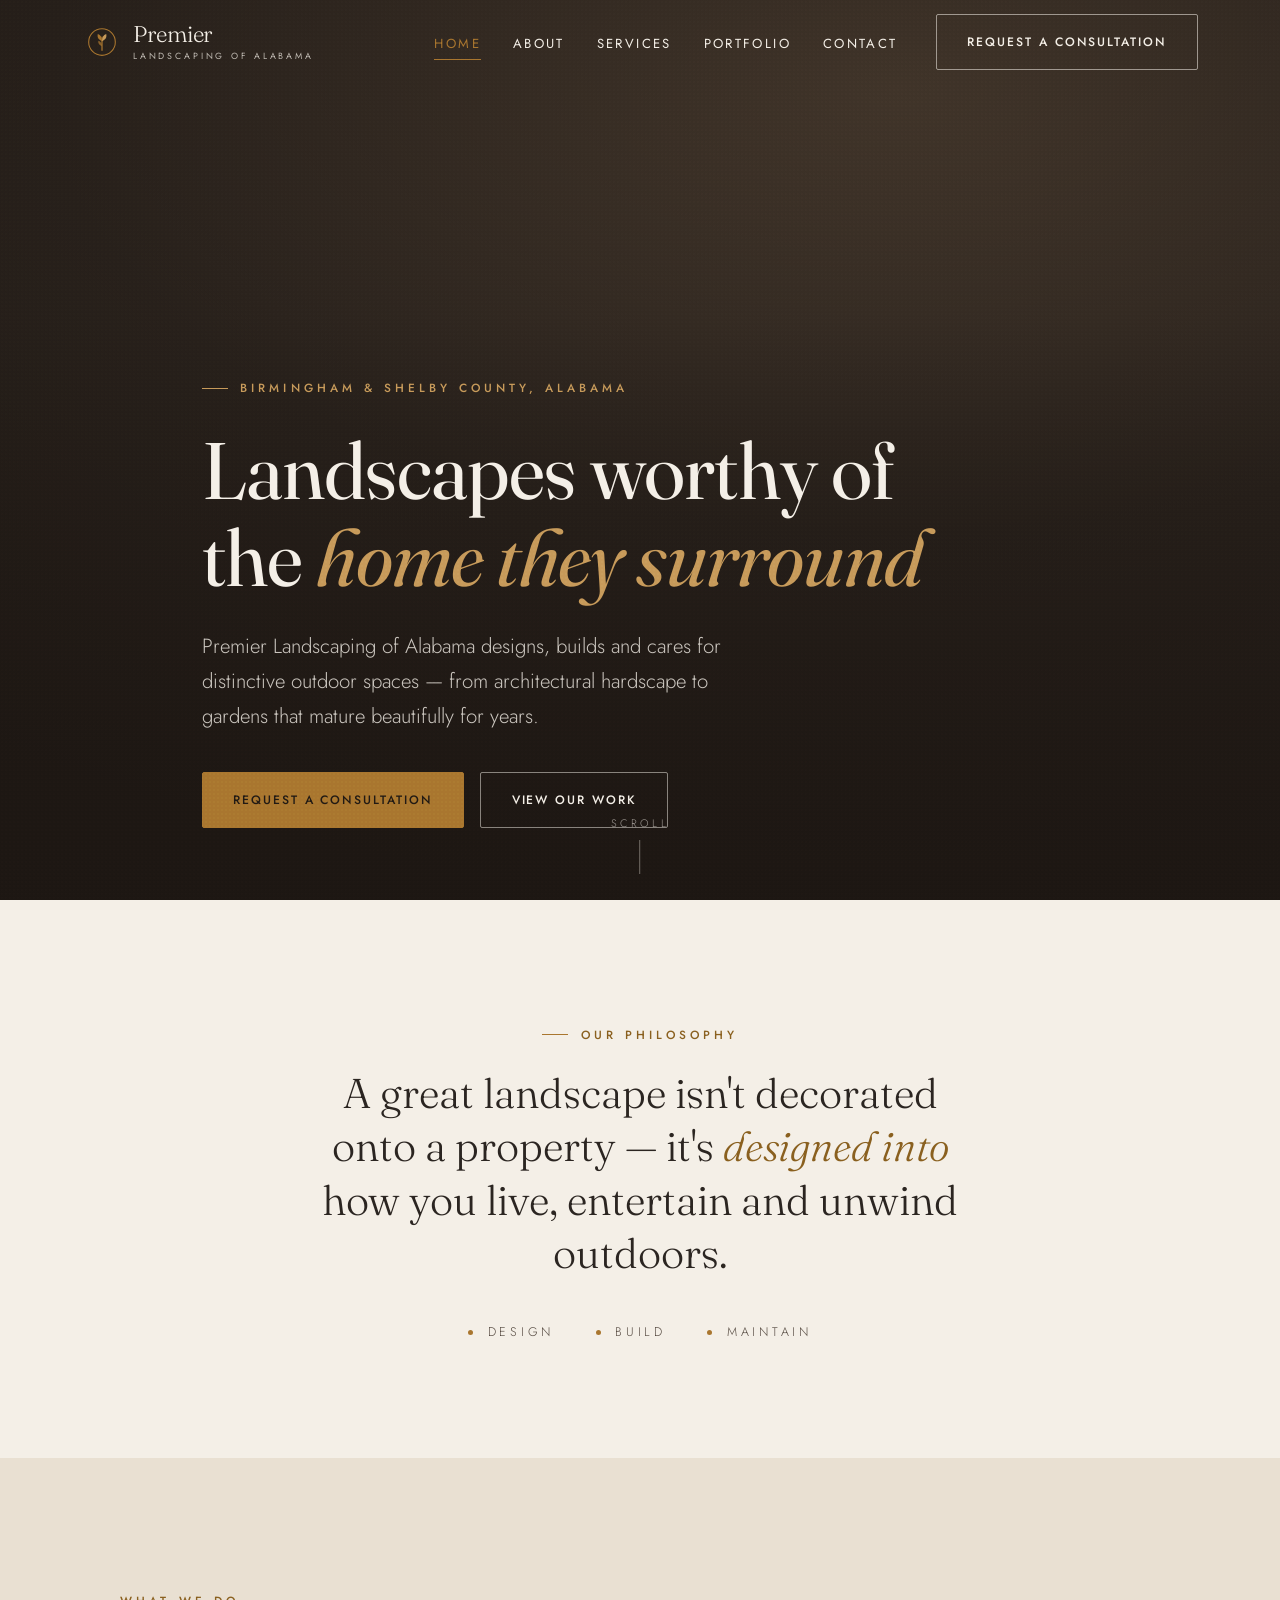
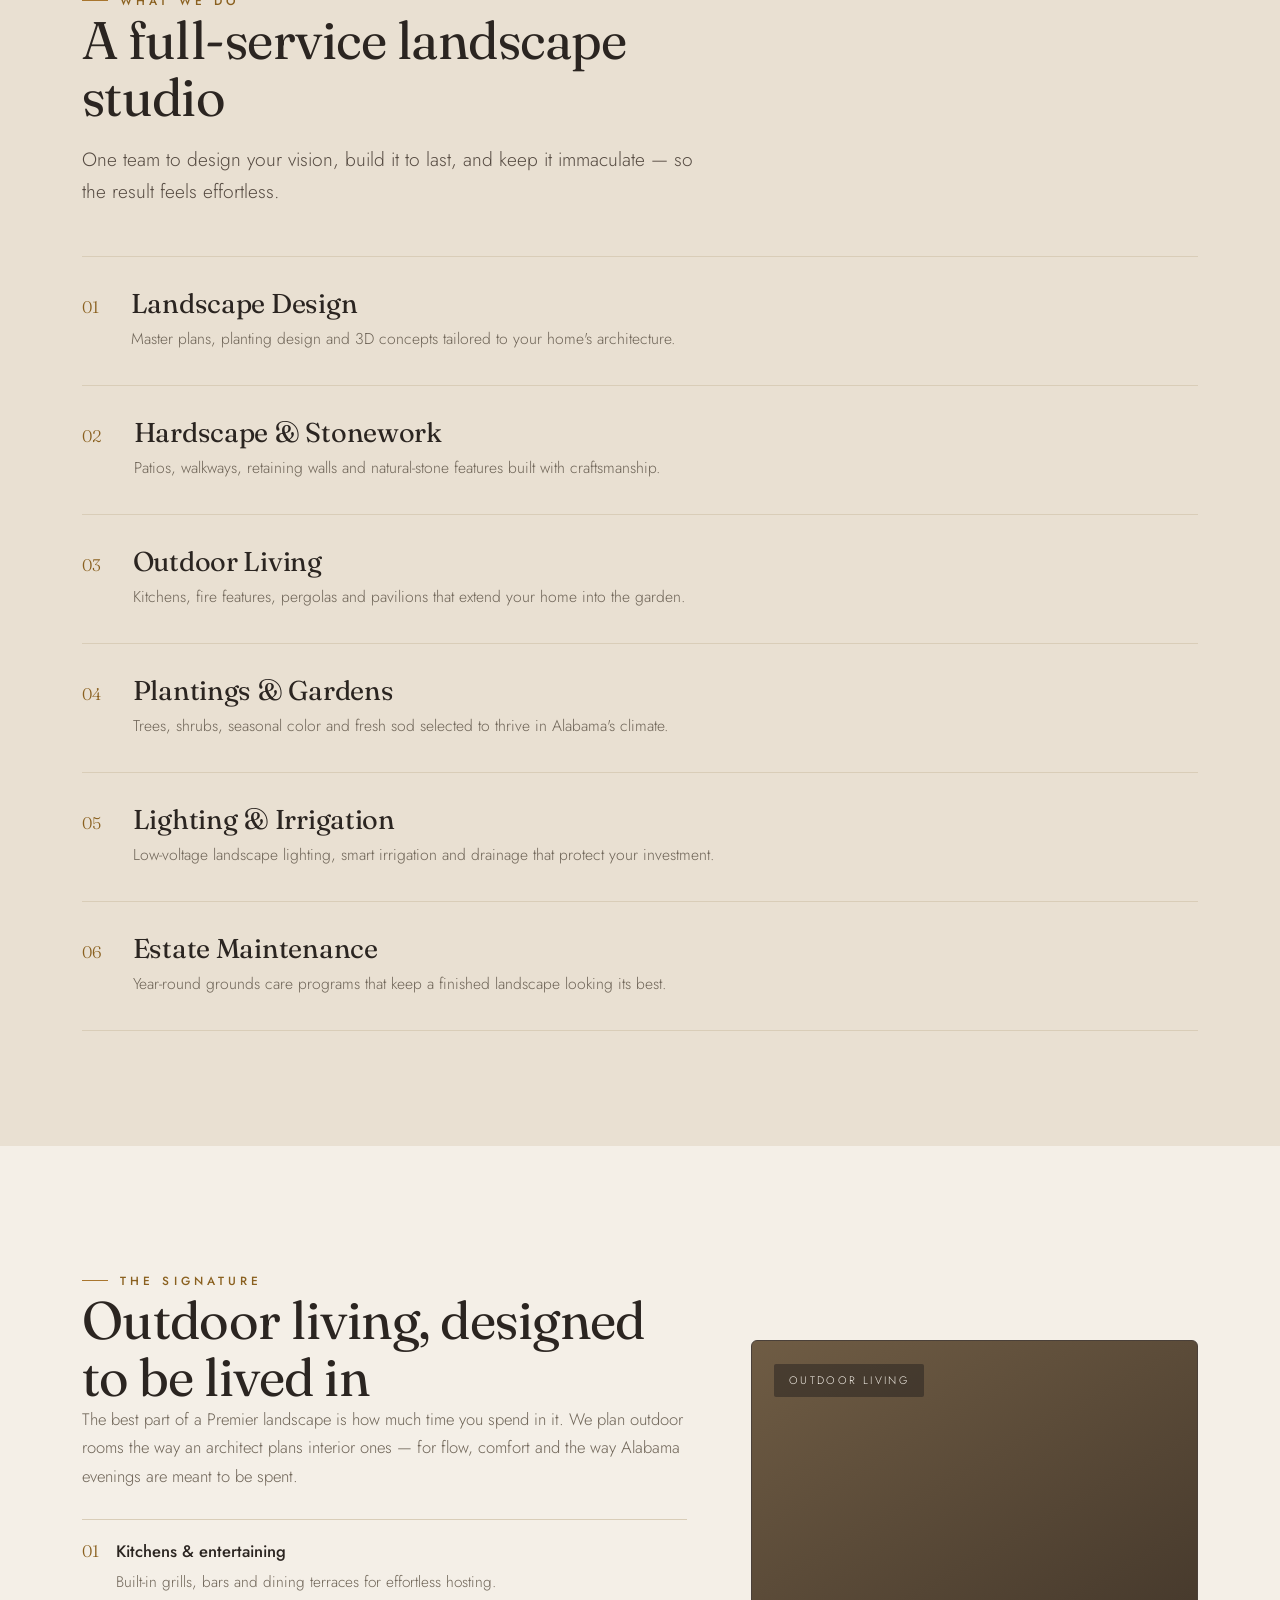
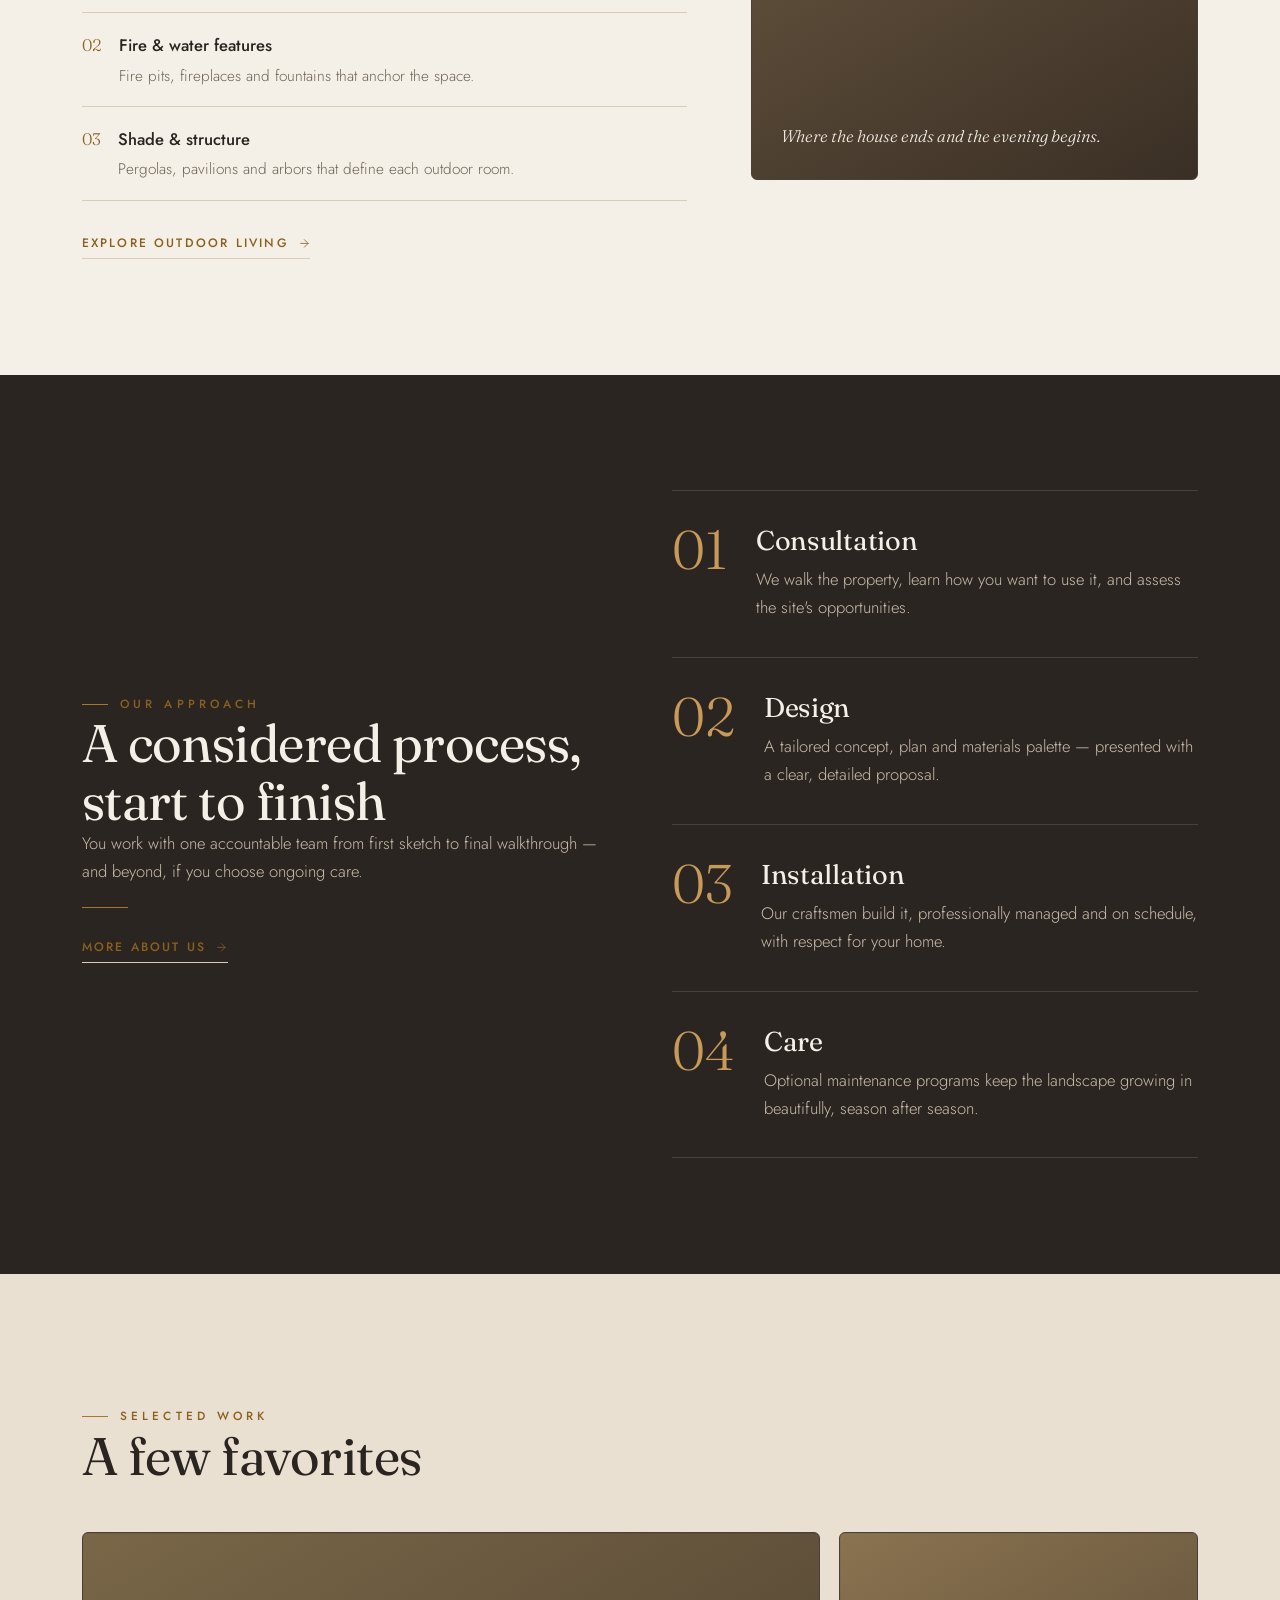
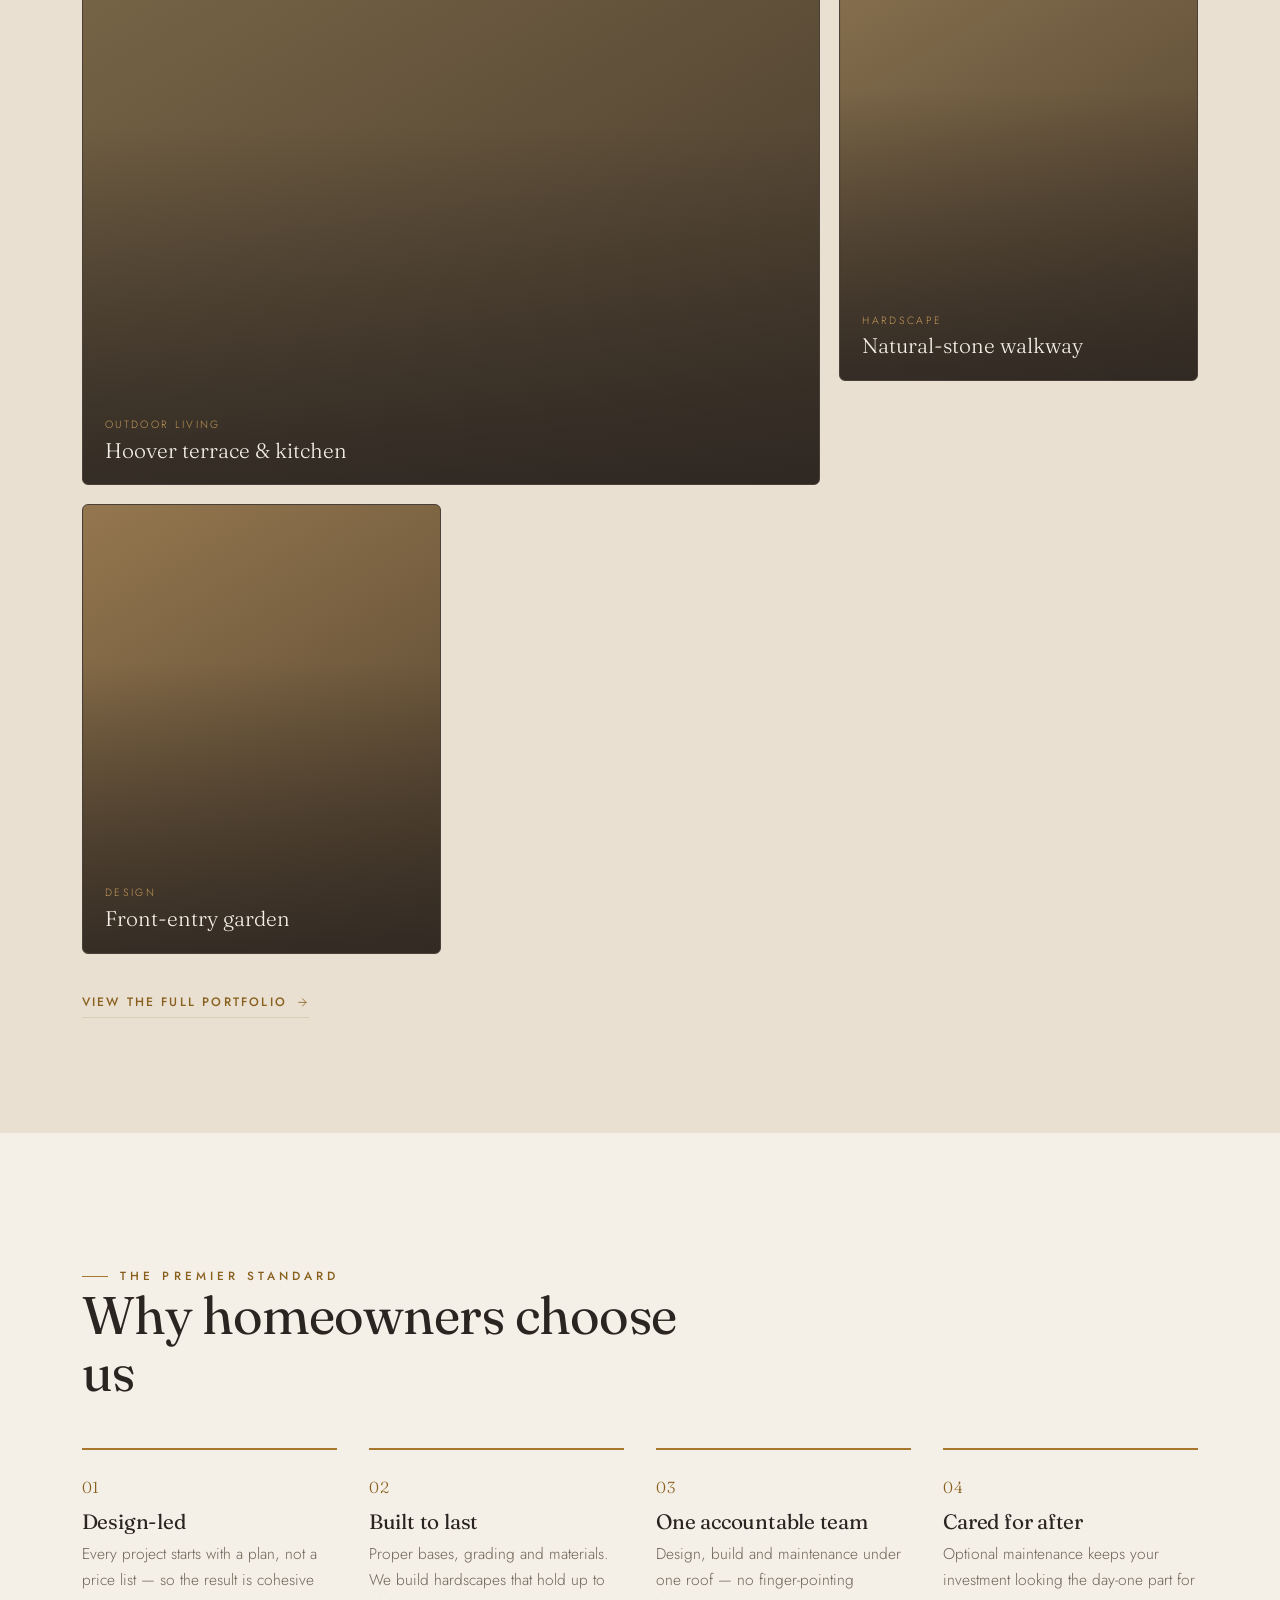
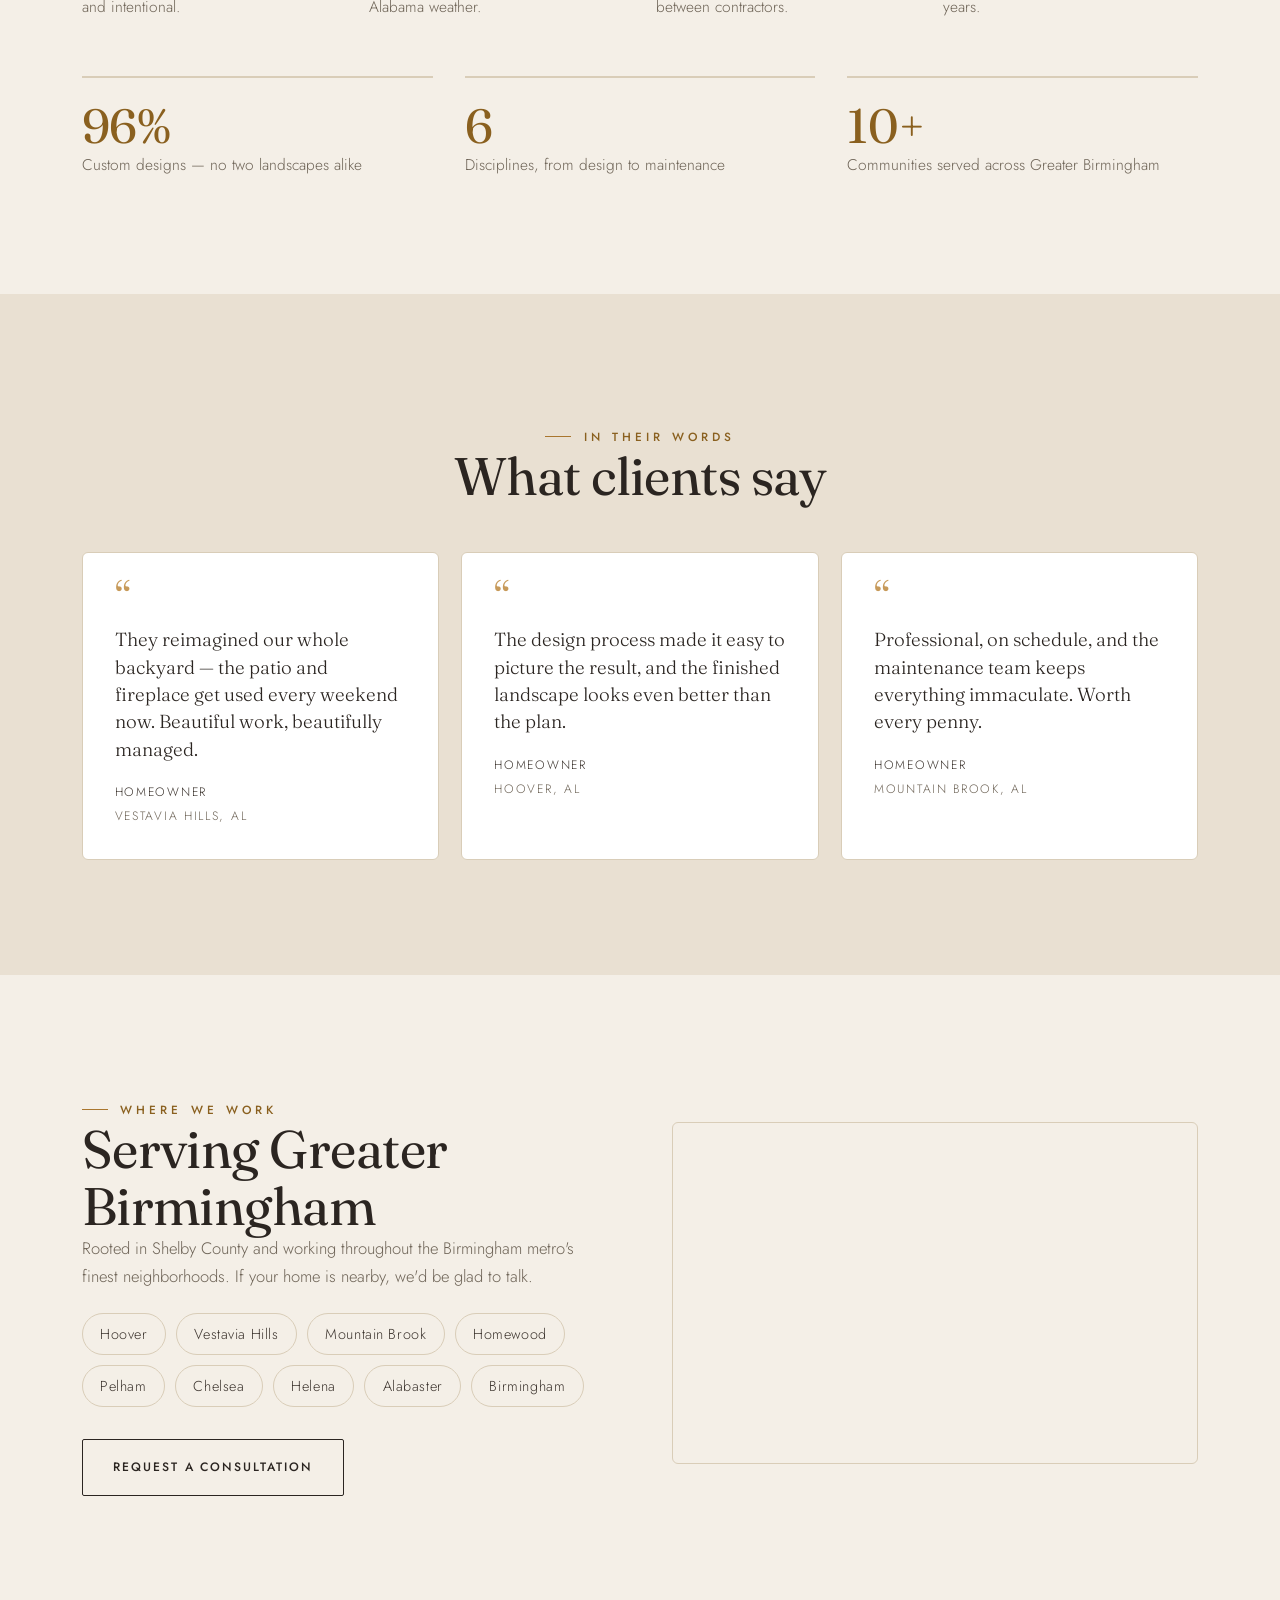
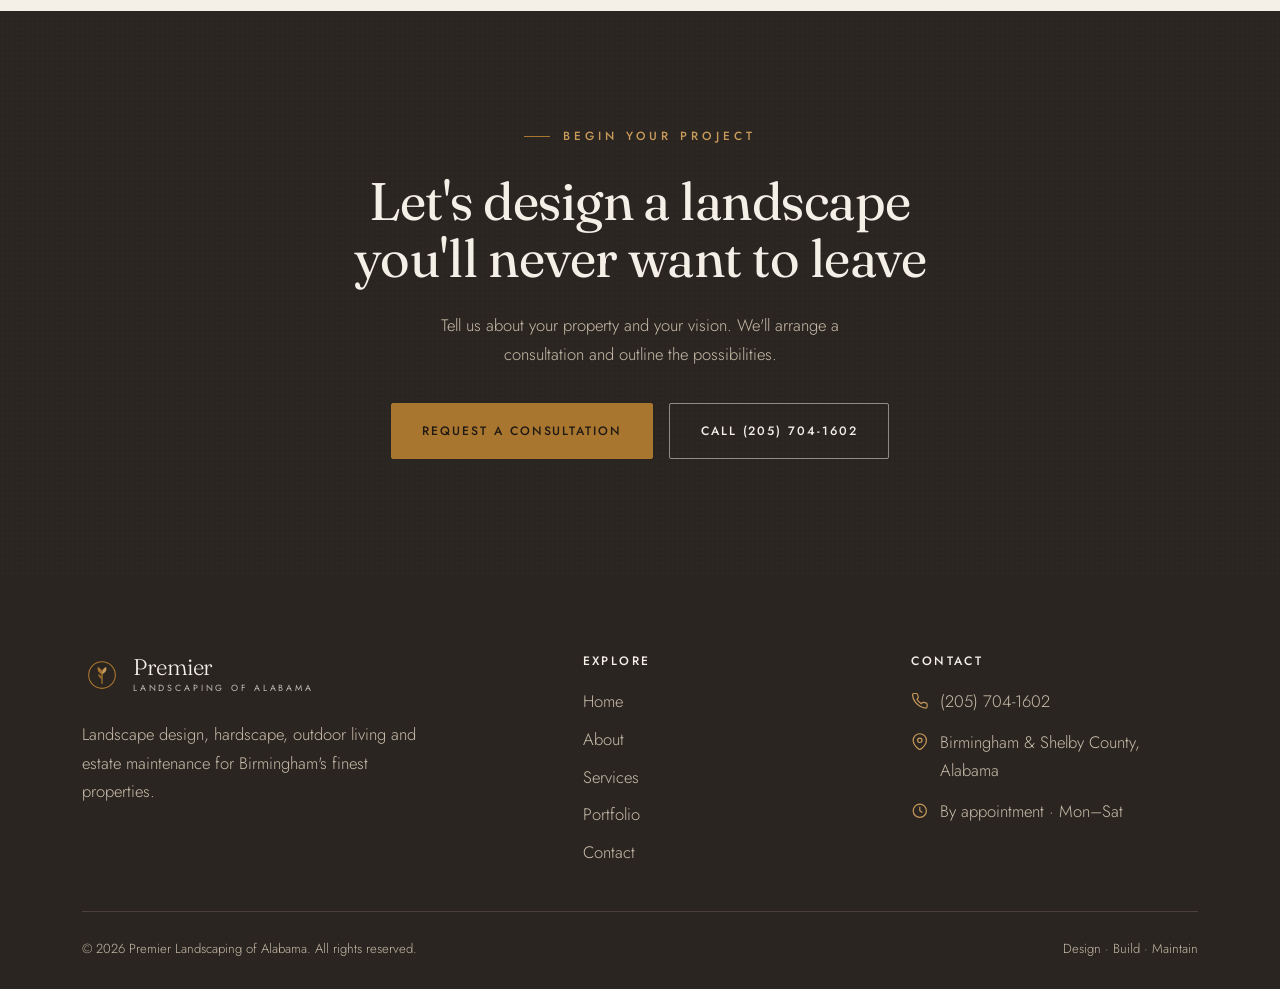
==== index.html @ 5729b9bc "Initial commit: Premier Landscaping of Alabama website Co-Authored-By: Claude Opus 4.8 <noreply@anth" ====
<!DOCTYPE html>
<html lang="en" class="no-js">
<head>
  <meta charset="UTF-8" />
  <meta name="viewport" content="width=device-width, initial-scale=1.0" />
  <title>Premier Landscaping of Alabama | Landscape Design &amp; Outdoor Living — Birmingham</title>
  <meta name="description" content="Premier Landscaping of Alabama designs, builds and maintains distinctive landscapes and outdoor living spaces across Birmingham and Shelby County. Request a consultation: (205) 704-1602." />
  <meta name="theme-color" content="#2b2521" />
  <link rel="canonical" href="https://premierlandscapingofalabama.example/" />

  <meta property="og:title" content="Premier Landscaping of Alabama — Landscape Design & Outdoor Living" />
  <meta property="og:description" content="Distinctive landscape design, hardscape and outdoor living for Birmingham's finest properties." />
  <meta property="og:type" content="website" />
  <meta property="og:locale" content="en_US" />

  <link rel="icon" href="assets/icons/favicon.svg" type="image/svg+xml" />
  <link rel="preconnect" href="https://fonts.googleapis.com" />
  <link rel="preconnect" href="https://fonts.gstatic.com" crossorigin />
  <link href="https://fonts.googleapis.com/css2?family=Fraunces:opsz,wght@9..144,400..600&family=Jost:wght@300;400;500&display=swap" rel="stylesheet" />
  <link rel="stylesheet" href="css/style.css" />

  <script type="application/ld+json">
  {
    "@context": "https://schema.org",
    "@type": "LandscapingBusiness",
    "name": "Premier Landscaping of Alabama",
    "telephone": "+1-205-704-1602",
    "address": { "@type": "PostalAddress", "addressRegion": "AL", "addressCountry": "US" },
    "areaServed": "Birmingham & Shelby County, Alabama",
    "description": "Landscape design, hardscape, outdoor living and estate maintenance serving Birmingham and the surrounding communities."
  }
  </script>
</head>
<body>
  <a class="skip-link" href="#main">Skip to content</a>

  <!-- ===================== HEADER ===================== -->
  <header class="site-head">
    <div class="container head-row">
      <a href="index.html" class="brand" aria-label="Premier Landscaping of Alabama — home">
        <svg class="brand__mark" viewBox="0 0 48 48" aria-hidden="true">
          <circle cx="24" cy="24" r="16" fill="none" stroke="#a9762f" stroke-width="1.3"/>
          <path d="M24 34 V18" stroke="#a9762f" stroke-width="1.5" stroke-linecap="round"/>
          <path d="M24 23 C 19.5 21.5, 18 18, 19 14.5 C 22.5 15.5, 24 19, 24 23 Z" fill="#a9762f"/>
          <path d="M24 23 C 28.5 21.5, 30 18, 29 14.5 C 25.5 15.5, 24 19, 24 23 Z" fill="#c79a5a"/>
          <path d="M24 29 C 20.5 28, 19 25.5, 19.6 22.6 C 22.5 23.4, 24 26, 24 29 Z" fill="#a9762f" opacity=".75"/>
        </svg>
        <span class="brand__name">Premier<small>Landscaping of Alabama</small></span>
      </a>
      <nav class="mainnav" id="mainnav" aria-label="Primary">
        <ul class="mainnav__links">
          <li><a class="mainnav__link" href="index.html">Home</a></li>
          <li><a class="mainnav__link" href="about.html">About</a></li>
          <li><a class="mainnav__link" href="services.html">Services</a></li>
          <li><a class="mainnav__link" href="gallery.html">Portfolio</a></li>
          <li><a class="mainnav__link" href="contact.html">Contact</a></li>
        </ul>
        <a href="contact.html" class="btn head-cta">Request a Consultation</a>
      </nav>
      <button class="nav-toggle" aria-label="Toggle menu" aria-controls="mainnav" aria-expanded="false"><span></span></button>
    </div>
  </header>
  <div class="nav-scrim" aria-hidden="true"></div>

  <main id="main">

    <!-- ===================== HERO ===================== -->
    <section class="hero">
      <div class="container hero__inner">
        <p class="eyebrow hero__eyebrow reveal">Birmingham &amp; Shelby County, Alabama</p>
        <h1 class="reveal" data-delay="1">Landscapes worthy of the <em>home they surround</em></h1>
        <p class="hero__lead reveal" data-delay="2">Premier Landscaping of Alabama designs, builds and cares for distinctive outdoor spaces — from architectural hardscape to gardens that mature beautifully for years.</p>
        <div class="hero__actions reveal" data-delay="3">
          <a href="contact.html" class="btn btn--bronze">Request a Consultation</a>
          <a href="gallery.html" class="btn btn--light">View Our Work</a>
        </div>
      </div>
      <div class="hero__scroll" aria-hidden="true">Scroll<span></span></div>
    </section>

    <!-- ===================== STATEMENT ===================== -->
    <section class="section statement">
      <div class="container container--narrow reveal">
        <p class="eyebrow eyebrow--center">Our Philosophy</p>
        <p class="statement__quote">A great landscape isn't decorated onto a property — it's <em>designed into</em> how you live, entertain and unwind outdoors.</p>
        <div class="pillars">
          <span>Design</span>
          <span>Build</span>
          <span>Maintain</span>
        </div>
      </div>
    </section>

    <!-- ===================== SERVICES INDEX ===================== -->
    <section class="section section--sand" aria-labelledby="svc-h">
      <div class="container">
        <div class="section-head reveal">
          <p class="eyebrow">What We Do</p>
          <h2 id="svc-h">A full-service landscape studio</h2>
          <p class="lead">One team to design your vision, build it to last, and keep it immaculate — so the result feels effortless.</p>
        </div>

        <div class="svc-index reveal">
          <a class="svc-row" href="services.html#design">
            <span class="svc-row__no">01</span>
            <span class="svc-row__main"><h3>Landscape Design</h3><p>Master plans, planting design and 3D concepts tailored to your home's architecture.</p></span>
            <span class="svc-row__go"><svg viewBox="0 0 24 24" fill="none" stroke="currentColor" stroke-width="1.5" stroke-linecap="round" stroke-linejoin="round"><line x1="5" y1="12" x2="19" y2="12"/><polyline points="12 5 19 12 12 19"/></svg></span>
          </a>
          <a class="svc-row" href="services.html#hardscape">
            <span class="svc-row__no">02</span>
            <span class="svc-row__main"><h3>Hardscape &amp; Stonework</h3><p>Patios, walkways, retaining walls and natural-stone features built with craftsmanship.</p></span>
            <span class="svc-row__go"><svg viewBox="0 0 24 24" fill="none" stroke="currentColor" stroke-width="1.5" stroke-linecap="round" stroke-linejoin="round"><line x1="5" y1="12" x2="19" y2="12"/><polyline points="12 5 19 12 12 19"/></svg></span>
          </a>
          <a class="svc-row" href="services.html#outdoor">
            <span class="svc-row__no">03</span>
            <span class="svc-row__main"><h3>Outdoor Living</h3><p>Kitchens, fire features, pergolas and pavilions that extend your home into the garden.</p></span>
            <span class="svc-row__go"><svg viewBox="0 0 24 24" fill="none" stroke="currentColor" stroke-width="1.5" stroke-linecap="round" stroke-linejoin="round"><line x1="5" y1="12" x2="19" y2="12"/><polyline points="12 5 19 12 12 19"/></svg></span>
          </a>
          <a class="svc-row" href="services.html#plantings">
            <span class="svc-row__no">04</span>
            <span class="svc-row__main"><h3>Plantings &amp; Gardens</h3><p>Trees, shrubs, seasonal color and fresh sod selected to thrive in Alabama's climate.</p></span>
            <span class="svc-row__go"><svg viewBox="0 0 24 24" fill="none" stroke="currentColor" stroke-width="1.5" stroke-linecap="round" stroke-linejoin="round"><line x1="5" y1="12" x2="19" y2="12"/><polyline points="12 5 19 12 12 19"/></svg></span>
          </a>
          <a class="svc-row" href="services.html#lighting">
            <span class="svc-row__no">05</span>
            <span class="svc-row__main"><h3>Lighting &amp; Irrigation</h3><p>Low-voltage landscape lighting, smart irrigation and drainage that protect your investment.</p></span>
            <span class="svc-row__go"><svg viewBox="0 0 24 24" fill="none" stroke="currentColor" stroke-width="1.5" stroke-linecap="round" stroke-linejoin="round"><line x1="5" y1="12" x2="19" y2="12"/><polyline points="12 5 19 12 12 19"/></svg></span>
          </a>
          <a class="svc-row" href="services.html#maintenance">
            <span class="svc-row__no">06</span>
            <span class="svc-row__main"><h3>Estate Maintenance</h3><p>Year-round grounds care programs that keep a finished landscape looking its best.</p></span>
            <span class="svc-row__go"><svg viewBox="0 0 24 24" fill="none" stroke="currentColor" stroke-width="1.5" stroke-linecap="round" stroke-linejoin="round"><line x1="5" y1="12" x2="19" y2="12"/><polyline points="12 5 19 12 12 19"/></svg></span>
          </a>
        </div>
      </div>
    </section>

    <!-- ===================== FEATURE: OUTDOOR LIVING ===================== -->
    <section class="section">
      <div class="container split split--wide-left">
        <div class="reveal">
          <p class="eyebrow">The Signature</p>
          <h2>Outdoor living, designed to be lived in</h2>
          <p class="muted">The best part of a Premier landscape is how much time you spend in it. We plan outdoor rooms the way an architect plans interior ones — for flow, comfort and the way Alabama evenings are meant to be spent.</p>
          <ul class="feature__list">
            <li><span class="n">01</span><span><b>Kitchens &amp; entertaining</b><span class="t">Built-in grills, bars and dining terraces for effortless hosting.</span></span></li>
            <li><span class="n">02</span><span><b>Fire &amp; water features</b><span class="t">Fire pits, fireplaces and fountains that anchor the space.</span></span></li>
            <li><span class="n">03</span><span><b>Shade &amp; structure</b><span class="t">Pergolas, pavilions and arbors that define each outdoor room.</span></span></li>
          </ul>
          <a href="services.html#outdoor" class="tlink mt-2">Explore outdoor living <svg viewBox="0 0 24 24" fill="none" stroke="currentColor" stroke-width="1.5" stroke-linecap="round" stroke-linejoin="round"><line x1="5" y1="12" x2="19" y2="12"/><polyline points="12 5 19 12 12 19"/></svg></a>
        </div>
        <figure class="feature__media reveal" data-delay="1">
          <!-- Replace background with a real outdoor-living / patio photo -->
          <span class="feature__tag">Outdoor Living</span>
          <figcaption>Where the house ends and the evening begins.</figcaption>
        </figure>
      </div>
    </section>

    <!-- ===================== APPROACH ===================== -->
    <section class="section section--dark" aria-labelledby="appr-h">
      <div class="container split">
        <div class="reveal">
          <p class="eyebrow">Our Approach</p>
          <h2 id="appr-h">A considered process, start to finish</h2>
          <p class="muted">You work with one accountable team from first sketch to final walkthrough — and beyond, if you choose ongoing care.</p>
          <div class="divider"></div>
          <a href="about.html" class="tlink">More about us <svg viewBox="0 0 24 24" fill="none" stroke="currentColor" stroke-width="1.5" stroke-linecap="round" stroke-linejoin="round"><line x1="5" y1="12" x2="19" y2="12"/><polyline points="12 5 19 12 12 19"/></svg></a>
        </div>
        <div class="approach reveal" data-delay="1">
          <div class="approach__step"><span class="approach__no">01</span><div><h3>Consultation</h3><p>We walk the property, learn how you want to use it, and assess the site's opportunities.</p></div></div>
          <div class="approach__step"><span class="approach__no">02</span><div><h3>Design</h3><p>A tailored concept, plan and materials palette — presented with a clear, detailed proposal.</p></div></div>
          <div class="approach__step"><span class="approach__no">03</span><div><h3>Installation</h3><p>Our craftsmen build it, professionally managed and on schedule, with respect for your home.</p></div></div>
          <div class="approach__step"><span class="approach__no">04</span><div><h3>Care</h3><p>Optional maintenance programs keep the landscape growing in beautifully, season after season.</p></div></div>
        </div>
      </div>
    </section>

    <!-- ===================== PORTFOLIO TEASER ===================== -->
    <section class="section section--sand" aria-labelledby="work-h">
      <div class="container">
        <div class="section-head reveal">
          <p class="eyebrow">Selected Work</p>
          <h2 id="work-h">A few favorites</h2>
        </div>
        <!-- Placeholder tiles — replace each work-item's background with a real project photo -->
        <div class="work-grid reveal">
          <article class="work-item span-2 ph-1"><span class="work-item__cat">Outdoor Living</span><span class="work-item__title">Hoover terrace &amp; kitchen</span></article>
          <article class="work-item ph-3"><span class="work-item__cat">Hardscape</span><span class="work-item__title">Natural-stone walkway</span></article>
          <article class="work-item ph-5"><span class="work-item__cat">Design</span><span class="work-item__title">Front-entry garden</span></article>
        </div>
        <p class="mt-2"><a href="gallery.html" class="tlink">View the full portfolio <svg viewBox="0 0 24 24" fill="none" stroke="currentColor" stroke-width="1.5" stroke-linecap="round" stroke-linejoin="round"><line x1="5" y1="12" x2="19" y2="12"/><polyline points="12 5 19 12 12 19"/></svg></a></p>
      </div>
    </section>

    <!-- ===================== STANDARD + STATS ===================== -->
    <section class="section" aria-labelledby="std-h">
      <div class="container">
        <div class="section-head reveal">
          <p class="eyebrow">The Premier Standard</p>
          <h2 id="std-h">Why homeowners choose us</h2>
        </div>
        <div class="standard reveal">
          <div class="standard__item"><span class="standard__no">01</span><h3>Design-led</h3><p>Every project starts with a plan, not a price list — so the result is cohesive and intentional.</p></div>
          <div class="standard__item"><span class="standard__no">02</span><h3>Built to last</h3><p>Proper bases, grading and materials. We build hardscapes that hold up to Alabama weather.</p></div>
          <div class="standard__item"><span class="standard__no">03</span><h3>One accountable team</h3><p>Design, build and maintenance under one roof — no finger-pointing between contractors.</p></div>
          <div class="standard__item"><span class="standard__no">04</span><h3>Cared for after</h3><p>Optional maintenance keeps your investment looking the day-one part for years.</p></div>
        </div>

        <!-- Commitments, not track-record metrics. Update with real figures once available. -->
        <div class="standard reveal mt-2" style="margin-top:3.5rem">
          <div class="standard__item" style="border-top-color:var(--stone-line)"><span class="serif" style="font-size:clamp(2.2rem,5vw,3rem);color:var(--bronze-dark)"><span data-count="100" data-suffix="%">0%</span></span><p>Custom designs — no two landscapes alike</p></div>
          <div class="standard__item" style="border-top-color:var(--stone-line)"><span class="serif" style="font-size:clamp(2.2rem,5vw,3rem);color:var(--bronze-dark)"><span data-count="6">0</span></span><p>Disciplines, from design to maintenance</p></div>
          <div class="standard__item" style="border-top-color:var(--stone-line)"><span class="serif" style="font-size:clamp(2.2rem,5vw,3rem);color:var(--bronze-dark)"><span data-count="10" data-suffix="+">0</span></span><p>Communities served across Greater Birmingham</p></div>
        </div>
      </div>
    </section>

    <!-- ===================== TESTIMONIALS ===================== -->
    <!-- PLACEHOLDER testimonials — Premier has no public reviews indexed yet.
         Replace with real client quotes before launch, or remove this section. -->
    <section class="section section--sand" aria-labelledby="praise-h">
      <div class="container">
        <div class="section-head section-head--center reveal">
          <p class="eyebrow eyebrow--center">In Their Words</p>
          <h2 id="praise-h">What clients say</h2>
        </div>
        <div class="praise">
          <figure class="praise__card reveal">
            <div class="praise__mark" aria-hidden="true">&ldquo;</div>
            <blockquote>They reimagined our whole backyard — the patio and fireplace get used every weekend now. Beautiful work, beautifully managed.</blockquote>
            <figcaption class="praise__by">Homeowner<span>Vestavia Hills, AL</span></figcaption>
          </figure>
          <figure class="praise__card reveal" data-delay="1">
            <div class="praise__mark" aria-hidden="true">&ldquo;</div>
            <blockquote>The design process made it easy to picture the result, and the finished landscape looks even better than the plan.</blockquote>
            <figcaption class="praise__by">Homeowner<span>Hoover, AL</span></figcaption>
          </figure>
          <figure class="praise__card reveal" data-delay="2">
            <div class="praise__mark" aria-hidden="true">&ldquo;</div>
            <blockquote>Professional, on schedule, and the maintenance team keeps everything immaculate. Worth every penny.</blockquote>
            <figcaption class="praise__by">Homeowner<span>Mountain Brook, AL</span></figcaption>
          </figure>
        </div>
      </div>
    </section>

    <!-- ===================== SERVICE AREA ===================== -->
    <section class="section" aria-labelledby="area-h">
      <div class="container split">
        <div class="reveal">
          <p class="eyebrow">Where We Work</p>
          <h2 id="area-h">Serving Greater Birmingham</h2>
          <p class="muted">Rooted in Shelby County and working throughout the Birmingham metro's finest neighborhoods. If your home is nearby, we'd be glad to talk.</p>
          <div class="area__chips">
            <span class="area__chip">Hoover</span>
            <span class="area__chip">Vestavia Hills</span>
            <span class="area__chip">Mountain Brook</span>
            <span class="area__chip">Homewood</span>
            <span class="area__chip">Pelham</span>
            <span class="area__chip">Chelsea</span>
            <span class="area__chip">Helena</span>
            <span class="area__chip">Alabaster</span>
            <span class="area__chip">Birmingham</span>
          </div>
          <a href="contact.html" class="btn btn--outline mt-2">Request a Consultation</a>
        </div>
        <div class="area__map reveal" data-delay="1">
          <iframe title="Premier Landscaping of Alabama service area — Greater Birmingham"
            src="https://www.google.com/maps?q=Shelby%20County,%20Alabama&output=embed"
            loading="lazy" referrerpolicy="no-referrer-when-downgrade"></iframe>
        </div>
      </div>
    </section>

    <!-- ===================== INVITE / CTA ===================== -->
    <section class="section invite">
      <div class="container invite__inner reveal">
        <p class="eyebrow eyebrow--center" style="color:var(--bronze-soft)">Begin Your Project</p>
        <h2>Let's design a landscape you'll never want to leave</h2>
        <p>Tell us about your property and your vision. We'll arrange a consultation and outline the possibilities.</p>
        <div class="hero__actions" style="justify-content:center">
          <a href="contact.html" class="btn btn--bronze">Request a Consultation</a>
          <a href="tel:+12057041602" class="btn btn--light">Call (205) 704-1602</a>
        </div>
      </div>
    </section>
  </main>

  <!-- ===================== FOOTER ===================== -->
  <footer class="site-foot">
    <div class="container">
      <div class="foot-grid">
        <div class="foot-about">
          <a href="index.html" class="brand" aria-label="Premier Landscaping of Alabama — home">
            <svg class="brand__mark" viewBox="0 0 48 48" aria-hidden="true">
              <circle cx="24" cy="24" r="16" fill="none" stroke="#a9762f" stroke-width="1.3"/>
              <path d="M24 34 V18" stroke="#a9762f" stroke-width="1.5" stroke-linecap="round"/>
              <path d="M24 23 C 19.5 21.5, 18 18, 19 14.5 C 22.5 15.5, 24 19, 24 23 Z" fill="#a9762f"/>
              <path d="M24 23 C 28.5 21.5, 30 18, 29 14.5 C 25.5 15.5, 24 19, 24 23 Z" fill="#c79a5a"/>
              <path d="M24 29 C 20.5 28, 19 25.5, 19.6 22.6 C 22.5 23.4, 24 26, 24 29 Z" fill="#a9762f" opacity=".75"/>
            </svg>
            <span class="brand__name">Premier<small>Landscaping of Alabama</small></span>
          </a>
          <p>Landscape design, hardscape, outdoor living and estate maintenance for Birmingham's finest properties.</p>
        </div>
        <div>
          <h4>Explore</h4>
          <ul class="foot-links">
            <li><a href="index.html">Home</a></li>
            <li><a href="about.html">About</a></li>
            <li><a href="services.html">Services</a></li>
            <li><a href="gallery.html">Portfolio</a></li>
            <li><a href="contact.html">Contact</a></li>
          </ul>
        </div>
        <div>
          <h4>Contact</h4>
          <ul class="foot-contact">
            <li><svg viewBox="0 0 24 24" fill="none" stroke="currentColor" stroke-width="1.6" stroke-linecap="round" stroke-linejoin="round"><path d="M22 16.92v3a2 2 0 0 1-2.18 2 19.79 19.79 0 0 1-8.63-3.07 19.5 19.5 0 0 1-6-6 19.79 19.79 0 0 1-3.07-8.67A2 2 0 0 1 4.11 2h3a2 2 0 0 1 2 1.72c.13.96.36 1.9.7 2.81a2 2 0 0 1-.45 2.11L8.09 9.91a16 16 0 0 0 6 6l1.27-1.27a2 2 0 0 1 2.11-.45c.91.34 1.85.57 2.81.7A2 2 0 0 1 22 16.92Z"/></svg><a href="tel:+12057041602">(205) 704-1602</a></li>
            <li><svg viewBox="0 0 24 24" fill="none" stroke="currentColor" stroke-width="1.6" stroke-linecap="round" stroke-linejoin="round"><path d="M21 10c0 7-9 13-9 13s-9-6-9-13a9 9 0 0 1 18 0Z"/><circle cx="12" cy="10" r="3"/></svg><span>Birmingham &amp; Shelby County, Alabama</span></li>
            <li><svg viewBox="0 0 24 24" fill="none" stroke="currentColor" stroke-width="1.6" stroke-linecap="round" stroke-linejoin="round"><circle cx="12" cy="12" r="9"/><polyline points="12 7 12 12 15 14"/></svg><span>By appointment · Mon–Sat</span></li>
          </ul>
        </div>
      </div>
      <div class="foot-bottom">
        <span>&copy; <span id="year">2026</span> Premier Landscaping of Alabama. All rights reserved.</span>
        <span>Design · Build · Maintain</span>
      </div>
    </div>
  </footer>

  <button class="to-top" aria-label="Back to top">
    <svg viewBox="0 0 24 24" fill="none" stroke="currentColor" stroke-width="1.8" stroke-linecap="round" stroke-linejoin="round" width="20" height="20"><polyline points="18 15 12 9 6 15"/></svg>
  </button>

  <script src="js/main.js" defer></script>
</body>
</html>
---- css/style.css ----
/* =====================================================================
   Premier Landscaping of Alabama — "Premier Estate / Outdoor Living"
   Limestone + Bronze + Espresso. Fraunces (serif) + Jost (sans).
   Refined, editorial, design-forward. Hand-built, no frameworks.
   ===================================================================== */

/* ----------------------------- Tokens ------------------------------ */
:root {
  /* Brand neutrals */
  --espresso:    #2b2521;   /* warm near-black (text + dark sections) */
  --espresso-80: #3c342e;
  --espresso-60: #564b42;
  --limestone:   #f4efe7;   /* warm cream background */
  --sand:        #e9e0d2;   /* surface */
  --sand-deep:   #ded2bf;
  --stone-line:  #d9cdb8;   /* borders on light */
  --line-dark:   #4a4039;   /* borders on dark */

  /* Accent */
  --bronze:      #a9762f;
  --bronze-dark: #8a601f;
  --bronze-soft: #c79a5a;

  /* Text */
  --ink:         #2b2521;
  --muted:       #6e6457;
  --cream:       #f4efe7;
  --cream-muted: #c9bdab;

  /* System */
  --radius:   2px;
  --radius-lg:6px;
  --shadow:   0 30px 60px -34px rgba(43,37,33,.45);
  --shadow-sm:0 14px 30px -20px rgba(43,37,33,.4);
  --container:1200px;
  --measure:  68ch;
  --gutter:   clamp(1.2rem, 4.5vw, 2.6rem);
  --ease:     cubic-bezier(.2,.6,.2,1);

  --ff-serif: "Fraunces", "Georgia", "Times New Roman", serif;
  --ff-sans:  "Jost", system-ui, -apple-system, "Segoe UI", sans-serif;
}

/* ----------------------------- Reset ------------------------------- */
*, *::before, *::after { box-sizing: border-box; }
* { margin: 0; }
html { scroll-behavior: smooth; -webkit-text-size-adjust: 100%; }
@media (prefers-reduced-motion: reduce) {
  html { scroll-behavior: auto; }
  *, *::before, *::after { animation-duration: .001ms !important; transition-duration: .001ms !important; }
}
body {
  font-family: var(--ff-sans);
  color: var(--ink);
  background: var(--limestone);
  line-height: 1.7;
  font-size: 1.04rem;
  font-weight: 300;
  -webkit-font-smoothing: antialiased;
  text-rendering: optimizeLegibility;
}
img, svg, picture, iframe { display: block; max-width: 100%; }
a { color: inherit; text-decoration: none; }
button { font: inherit; cursor: pointer; border: 0; background: none; color: inherit; }
input, textarea, select { font: inherit; color: inherit; }
ul { list-style: none; padding: 0; }
::selection { background: var(--bronze); color: var(--cream); }
:focus-visible { outline: 2px solid var(--bronze); outline-offset: 3px; }

/* --------------------------- Typography ---------------------------- */
h1, h2, h3, h4, .serif {
  font-family: var(--ff-serif);
  font-weight: 400;
  line-height: 1.08;
  letter-spacing: -0.01em;
  color: var(--espresso);
}
h1 { font-size: clamp(2.7rem, 6.4vw, 5rem); font-weight: 400; }
h2 { font-size: clamp(2rem, 4.4vw, 3.3rem); }
h3 { font-size: clamp(1.3rem, 2.2vw, 1.7rem); }
p { max-width: var(--measure); }
em { font-style: italic; color: var(--bronze-dark); }
strong { font-weight: 500; color: var(--espresso); }

.eyebrow {
  font-family: var(--ff-sans);
  text-transform: uppercase;
  letter-spacing: .34em;
  font-weight: 500;
  font-size: .74rem;
  color: var(--bronze-dark);
  display: inline-flex;
  align-items: center;
  gap: .8rem;
}
.eyebrow::before { content: ""; width: 26px; height: 1px; background: var(--bronze); }
.eyebrow--plain::before { display: none; }
.eyebrow--center { justify-content: center; }
.lead { font-size: 1.2rem; color: var(--espresso-60); font-weight: 300; }

/* --------------------------- Layout -------------------------------- */
.container { width: 100%; max-width: var(--container); margin-inline: auto; padding-inline: var(--gutter); }
.container--narrow { max-width: 880px; }
.section { padding-block: clamp(4rem, 9vw, 8rem); }
.section--tight { padding-block: clamp(2.6rem, 5vw, 4.2rem); }
.section--sand { background: var(--sand); }
.section--dark { background: var(--espresso); color: var(--cream); }
.section--dark h1, .section--dark h2, .section--dark h3 { color: var(--cream); }
.section--dark .lead, .section--dark .muted { color: var(--cream-muted); }
.section-head { max-width: 62ch; margin-bottom: 3rem; }
.section-head--center { margin-inline: auto; text-align: center; }
.section-head p { margin-top: 1.1rem; }
.split { display: grid; gap: clamp(2.2rem, 5vw, 4.5rem); align-items: center; }
@media (min-width: 900px) { .split { grid-template-columns: 1fr 1fr; } .split--wide-left { grid-template-columns: 1.15fr .85fr; } }
.muted { color: var(--muted); }

/* --------------------------- Buttons ------------------------------- */
.btn {
  --bg: var(--espresso); --fg: var(--cream);
  display: inline-flex; align-items: center; gap: .7rem;
  background: var(--bg); color: var(--fg);
  font-family: var(--ff-sans); font-weight: 500; text-transform: uppercase;
  letter-spacing: .16em; font-size: .76rem;
  padding: 1.05rem 1.9rem; border-radius: var(--radius);
  border: 1px solid var(--bg);
  transition: background .25s var(--ease), color .25s var(--ease), border-color .25s var(--ease), transform .25s var(--ease);
}
.btn:hover { background: var(--bronze); border-color: var(--bronze); color: #211a14; }
.btn--outline { --bg: transparent; --fg: var(--espresso); border-color: var(--espresso); }
.btn--outline:hover { background: var(--espresso); color: var(--cream); border-color: var(--espresso); }
.btn--light { --bg: transparent; --fg: var(--cream); border-color: rgba(244,239,231,.5); }
.btn--light:hover { background: var(--cream); color: var(--espresso); border-color: var(--cream); }
.btn--bronze { --bg: var(--bronze); --fg: #211a14; border-color: var(--bronze); }
.btn--bronze:hover { background: var(--bronze-dark); border-color: var(--bronze-dark); color: var(--cream); }
.btn svg { width: 1.05em; height: 1.05em; }

/* --------------------- Text link with arrow ------------------------ */
.tlink {
  display: inline-flex; align-items: center; gap: .55rem;
  font-family: var(--ff-sans); text-transform: uppercase; letter-spacing: .18em;
  font-size: .76rem; font-weight: 500; color: var(--bronze-dark);
  padding-bottom: .3rem; border-bottom: 1px solid var(--stone-line);
  transition: border-color .25s var(--ease), color .25s var(--ease);
}
.tlink svg { width: 1.05em; transition: transform .25s var(--ease); }
.tlink:hover { color: var(--espresso); border-color: var(--bronze); }
.tlink:hover svg { transform: translateX(5px); }

/* --------------------------- Header / Nav -------------------------- */
.site-head {
  position: fixed; inset: 0 0 auto 0; z-index: 60;
  transition: background .35s var(--ease), box-shadow .35s var(--ease), border-color .35s var(--ease);
  border-bottom: 1px solid transparent;
}
.site-head.is-solid {
  background: rgba(244,239,231,.92);
  backdrop-filter: blur(10px);
  border-bottom-color: var(--stone-line);
}
.head-row { display: flex; align-items: center; justify-content: space-between; gap: 1.5rem; height: 84px; }
.brand { display: inline-flex; align-items: center; gap: .7rem; color: var(--cream); }
.is-solid .brand, .brand--dark { color: var(--espresso); }
.brand__mark { width: 40px; height: 40px; flex: none; }
.brand__name { font-family: var(--ff-serif); font-size: 1.42rem; line-height: 1; letter-spacing: -.01em; }
.brand__name small { display: block; font-family: var(--ff-sans); font-size: .56rem; letter-spacing: .32em; text-transform: uppercase; margin-top: .35rem; opacity: .75; font-weight: 400; }

.mainnav { display: flex; align-items: center; gap: 2.4rem; }
.mainnav__links { display: flex; align-items: center; gap: 2rem; }
.mainnav__link {
  position: relative; color: var(--cream); font-size: .82rem; text-transform: uppercase;
  letter-spacing: .18em; font-weight: 400; padding: .3rem 0; transition: color .25s var(--ease);
}
.is-solid .mainnav__link { color: var(--espresso-80); }
.mainnav__link::after { content: ""; position: absolute; left: 0; right: 100%; bottom: -2px; height: 1px; background: var(--bronze); transition: right .3s var(--ease); }
.mainnav__link:hover::after, .mainnav__link.is-active::after { right: 0; }
.mainnav__link.is-active { color: var(--bronze); }
.is-solid .mainnav__link.is-active { color: var(--bronze-dark); }

/* header CTA adapts to transparent (over hero) vs solid header */
.head-cta { background: transparent; color: var(--cream); border-color: rgba(244,239,231,.55); }
.head-cta:hover { background: var(--cream); color: var(--espresso); border-color: var(--cream); }
.is-solid .head-cta { color: var(--espresso); border-color: var(--espresso); }
.is-solid .head-cta:hover { background: var(--espresso); color: var(--cream); border-color: var(--espresso); }

.nav-toggle { display: none; width: 46px; height: 46px; position: relative; color: var(--cream); }
.is-solid .nav-toggle { color: var(--espresso); }
.nav-toggle span, .nav-toggle span::before, .nav-toggle span::after {
  content: ""; position: absolute; left: 50%; top: 50%; width: 24px; height: 1.5px; background: currentColor;
  transform: translate(-50%,-50%); transition: transform .3s var(--ease), opacity .3s var(--ease);
}
.nav-toggle span::before { transform: translate(-50%,-7px); }
.nav-toggle span::after  { transform: translate(-50%,7px); }
.nav-toggle[aria-expanded="true"] span { background: transparent; }
.nav-toggle[aria-expanded="true"] span::before { transform: translate(-50%,0) rotate(45deg); }
.nav-toggle[aria-expanded="true"] span::after  { transform: translate(-50%,0) rotate(-45deg); }

@media (max-width: 940px) {
  .nav-toggle { display: block; z-index: 70; color: var(--cream); }
  .site-head.is-solid .nav-toggle, .menu-open .nav-toggle { color: var(--espresso); }
  .mainnav {
    position: fixed; inset: 0 0 0 auto; width: min(86vw, 380px);
    flex-direction: column; align-items: flex-start; justify-content: center; gap: 2.5rem;
    background: var(--limestone); padding: 5rem 2.4rem; border-left: 1px solid var(--stone-line);
    transform: translateX(100%); transition: transform .4s var(--ease); z-index: 65;
  }
  .mainnav.is-open { transform: translateX(0); }
  .mainnav__links { flex-direction: column; align-items: flex-start; gap: 1.4rem; }
  .mainnav__link { color: var(--espresso); font-size: 1.05rem; }
  .mainnav .btn { width: 100%; justify-content: center; }
  .mainnav .head-cta { background: var(--bronze); color: #211a14; border-color: var(--bronze); }
  .mainnav .head-cta:hover { background: var(--bronze-dark); color: var(--cream); border-color: var(--bronze-dark); }
  .nav-scrim { position: fixed; inset: 0; background: rgba(20,16,13,.4); opacity: 0; visibility: hidden; transition: opacity .4s; z-index: 64; }
  .nav-scrim.is-open { opacity: 1; visibility: visible; }
}

/* ----------------------------- Hero -------------------------------- */
.hero {
  position: relative; min-height: 100vh; display: grid; align-items: end;
  color: var(--cream); overflow: hidden;
  background:
    linear-gradient(180deg, rgba(28,22,18,.45) 0%, rgba(28,22,18,.35) 35%, rgba(28,22,18,.85) 100%),
    radial-gradient(120% 90% at 70% 10%, #5a4a3a 0%, #2e2620 55%, #211b16 100%);
}
.hero::after { /* subtle stone grain */
  content: ""; position: absolute; inset: 0; pointer-events: none; opacity: .5; mix-blend-mode: overlay;
  background-image: radial-gradient(rgba(255,255,255,.08) 1px, transparent 1.4px);
  background-size: 4px 4px;
}
.hero__inner { position: relative; padding-block: clamp(8rem, 16vh, 11rem) clamp(3.5rem, 8vh, 6rem); display: grid; gap: 1.8rem; max-width: 60rem; }
.hero__eyebrow { color: var(--bronze-soft); }
.hero__eyebrow::before { background: var(--bronze-soft); }
.hero h1 { color: var(--cream); max-width: 16ch; }
.hero h1 em { color: var(--bronze-soft); }
.hero__lead { font-size: 1.28rem; color: rgba(244,239,231,.8); max-width: 46ch; font-weight: 300; }
.hero__actions { display: flex; flex-wrap: wrap; gap: 1rem; margin-top: .6rem; }
.hero__scroll { position: absolute; left: 50%; bottom: 1.6rem; transform: translateX(-50%); color: rgba(244,239,231,.6); font-size: .68rem; letter-spacing: .3em; text-transform: uppercase; display: grid; justify-items: center; gap: .5rem; }
.hero__scroll span { width: 1px; height: 34px; background: rgba(244,239,231,.4); animation: scrollpulse 2.4s var(--ease) infinite; }
@keyframes scrollpulse { 0%,100% { transform: scaleY(.4); opacity: .4; } 50% { transform: scaleY(1); opacity: 1; } }

/* --------------------------- Statement ----------------------------- */
.statement { text-align: center; }
.statement__quote { font-family: var(--ff-serif); font-size: clamp(1.6rem, 3.4vw, 2.6rem); line-height: 1.28; max-width: 26ch; margin: 1.4rem auto 0; color: var(--espresso); }
.statement__quote em { color: var(--bronze-dark); }
.pillars { display: flex; flex-wrap: wrap; justify-content: center; gap: 1rem 2.6rem; margin-top: 2.6rem; }
.pillars span { font-family: var(--ff-sans); text-transform: uppercase; letter-spacing: .3em; font-size: .78rem; color: var(--espresso-60); display: inline-flex; align-items: center; gap: .9rem; }
.pillars span::before { content: ""; width: 5px; height: 5px; background: var(--bronze); border-radius: 50%; }

/* ----------------------- Services index ---------------------------- */
.svc-index { border-top: 1px solid var(--stone-line); }
.svc-row {
  display: grid; grid-template-columns: auto 1fr auto; gap: 1.5rem 2rem; align-items: baseline;
  padding: 2rem 0; border-bottom: 1px solid var(--stone-line);
  transition: padding-left .3s var(--ease), background .3s var(--ease);
}
.svc-row:hover { padding-left: 1.2rem; }
.svc-row__no { font-family: var(--ff-serif); font-size: 1.05rem; color: var(--bronze-dark); font-feature-settings: "tnum"; }
.svc-row__main h3 { transition: color .25s var(--ease); }
.svc-row:hover .svc-row__main h3 { color: var(--bronze-dark); }
.svc-row__main p { color: var(--muted); margin-top: .5rem; font-size: .98rem; }
.svc-row__go { color: var(--bronze-dark); opacity: 0; transform: translateX(-8px); transition: opacity .3s var(--ease), transform .3s var(--ease); }
.svc-row__go svg { width: 1.5rem; height: 1.5rem; }
.svc-row:hover .svc-row__go { opacity: 1; transform: translateX(0); }
@media (max-width: 680px) { .svc-row { grid-template-columns: auto 1fr; } .svc-row__go { display: none; } }

/* --------------------------- Feature ------------------------------- */
.feature__media {
  position: relative; min-height: 440px; border-radius: var(--radius-lg); overflow: hidden;
  background: linear-gradient(150deg, #6f5c44, #3a2f25); border: 1px solid var(--line-dark);
  display: grid; align-content: end; padding: 1.8rem;
}
.feature__media--alt { background: linear-gradient(150deg, #8a7757, #4b3d2d); }
.feature__media figcaption { color: var(--cream); font-family: var(--ff-serif); font-style: italic; font-size: 1.05rem; }
.feature__tag { position: absolute; top: 1.4rem; left: 1.4rem; font-family: var(--ff-sans); text-transform: uppercase; letter-spacing: .22em; font-size: .68rem; color: var(--cream); background: rgba(43,37,33,.55); padding: .45rem .9rem; border-radius: var(--radius); }
.feature__list { display: grid; gap: 0; margin-top: 1.8rem; }
.feature__list li { display: grid; grid-template-columns: auto 1fr; gap: 1.1rem; align-items: start; padding: 1.1rem 0; border-top: 1px solid var(--stone-line); }
.feature__list li:last-child { border-bottom: 1px solid var(--stone-line); }
.feature__list .n { font-family: var(--ff-serif); color: var(--bronze-dark); font-size: 1.05rem; }
.feature__list b { font-weight: 500; font-family: var(--ff-sans); font-size: 1.04rem; }
.feature__list span.t { color: var(--muted); font-size: .96rem; display: block; margin-top: .2rem; }

/* ---------------------------- Approach ----------------------------- */
.approach { display: grid; gap: 0; }
.approach__step { display: grid; grid-template-columns: auto 1fr; gap: 1.8rem; padding: 2.2rem 0; border-top: 1px solid var(--line-dark); align-items: start; }
.approach__step:last-child { border-bottom: 1px solid var(--line-dark); }
.approach__no { font-family: var(--ff-serif); font-size: clamp(2.2rem, 5vw, 3.4rem); color: var(--bronze-soft); line-height: .9; }
.approach__step h3 { color: var(--cream); }
.approach__step p { color: var(--cream-muted); margin-top: .6rem; }

/* -------------------------- Work / portfolio ----------------------- */
.filters { display: flex; flex-wrap: wrap; gap: .5rem 1.6rem; margin-bottom: 2.6rem; }
.filter {
  font-family: var(--ff-sans); text-transform: uppercase; letter-spacing: .18em; font-size: .74rem; font-weight: 500;
  color: var(--muted); padding: .4rem 0; border-bottom: 1px solid transparent; transition: color .25s var(--ease), border-color .25s var(--ease);
}
.filter:hover { color: var(--espresso); }
.filter.is-active { color: var(--bronze-dark); border-color: var(--bronze); }

.work-grid { display: grid; gap: 1.2rem; grid-template-columns: repeat(auto-fill, minmax(280px, 1fr)); }
.work-item {
  position: relative; aspect-ratio: 4/5; border-radius: var(--radius-lg); overflow: hidden;
  display: grid; align-content: end; padding: 1.4rem; color: var(--cream);
  background-size: cover; background-position: center; border: 1px solid var(--line-dark);
  transition: transform .5s var(--ease);
}
.work-item::before { content: ""; position: absolute; inset: 0; background: linear-gradient(180deg, rgba(43,37,33,0) 35%, rgba(43,37,33,.82)); }
.work-item > * { position: relative; }
.work-item:hover { transform: translateY(-6px); }
.work-item__cat { font-family: var(--ff-sans); text-transform: uppercase; letter-spacing: .22em; font-size: .66rem; color: var(--bronze-soft); }
.work-item__title { font-family: var(--ff-serif); font-size: 1.32rem; margin-top: .3rem; line-height: 1.1; }
.work-item.is-hidden { display: none; }
.work-item.span-2 { aspect-ratio: 4/3; grid-column: span 2; }
@media (max-width: 620px) { .work-item.span-2 { grid-column: span 1; aspect-ratio: 4/5; } }
/* placeholder fills (replace background-image with real project photos) */
.ph-1 { background-image: linear-gradient(150deg,#7a6748,#43372a); }
.ph-2 { background-image: linear-gradient(150deg,#5d5742,#34302420); background-color:#3b362a; }
.ph-3 { background-image: linear-gradient(150deg,#8a7350,#4a3c2c); }
.ph-4 { background-image: linear-gradient(150deg,#6b6450,#3a362b); }
.ph-5 { background-image: linear-gradient(150deg,#94774f,#50402d); }
.ph-6 { background-image: linear-gradient(150deg,#605844,#36312640); background-color:#3d382c; }

/* --------------------------- Standard cols ------------------------- */
.standard { display: grid; gap: 2rem; grid-template-columns: repeat(auto-fit, minmax(230px,1fr)); }
.standard__item { padding-top: 1.4rem; border-top: 2px solid var(--bronze); }
.standard__no { font-family: var(--ff-serif); font-size: 1rem; color: var(--bronze-dark); letter-spacing: .05em; }
.standard__item h3 { margin: .6rem 0 .5rem; font-size: 1.3rem; }
.standard__item p { color: var(--muted); font-size: .97rem; }
.section--dark .standard__item p { color: var(--cream-muted); }
.section--dark .standard__item h3 { color: var(--cream); }

/* --------------------------- Testimonials -------------------------- */
.praise { display: grid; gap: 1.4rem; grid-template-columns: repeat(auto-fit, minmax(290px,1fr)); }
.praise__card { background: var(--limestone); border: 1px solid var(--stone-line); border-radius: var(--radius-lg); padding: 2rem; }
.section--sand .praise__card { background: #fff; }
.praise__mark { font-family: var(--ff-serif); font-size: 3rem; line-height: .6; color: var(--bronze-soft); }
.praise__card blockquote { font-family: var(--ff-serif); font-size: 1.18rem; line-height: 1.45; color: var(--espresso); margin: .8rem 0 1.2rem; }
.praise__by { font-family: var(--ff-sans); text-transform: uppercase; letter-spacing: .14em; font-size: .76rem; color: var(--espresso-80); }
.praise__by span { display: block; color: var(--muted); letter-spacing: .14em; margin-top: .2rem; }

/* ----------------------------- Area -------------------------------- */
.area__chips { display: flex; flex-wrap: wrap; gap: .6rem; margin-top: 1.4rem; }
.area__chip { font-family: var(--ff-sans); font-size: .9rem; letter-spacing: .04em; padding: .5rem 1.1rem; border: 1px solid var(--stone-line); border-radius: 999px; color: var(--espresso-80); transition: border-color .25s, color .25s; }
.area__chip:hover { border-color: var(--bronze); color: var(--bronze-dark); }
.area__map { border: 1px solid var(--stone-line); border-radius: var(--radius-lg); overflow: hidden; min-height: 340px; }
.area__map iframe { width: 100%; height: 100%; min-height: 340px; border: 0; filter: grayscale(.4) sepia(.12) contrast(1.02); }

/* ----------------------------- Invite (CTA) ------------------------ */
.invite { position: relative; overflow: hidden; background: var(--espresso); color: var(--cream); text-align: center; }
.invite::before { content: ""; position: absolute; inset: 0; opacity: .12; background-image: radial-gradient(rgba(255,255,255,.1) 1px, transparent 1.4px); background-size: 5px 5px; }
.invite__inner { position: relative; display: grid; gap: 1.6rem; justify-items: center; }
.invite h2 { color: var(--cream); max-width: 18ch; }
.invite p { color: var(--cream-muted); max-width: 48ch; }

/* ------------------------- Page hero (inner) ----------------------- */
.pagehero { position: relative; background: var(--espresso); color: var(--cream); padding-block: clamp(8rem, 16vh, 11rem) clamp(3rem, 7vw, 5rem); overflow: hidden; }
.pagehero::after { content: ""; position: absolute; inset: 0; opacity: .4; mix-blend-mode: overlay; background-image: radial-gradient(rgba(255,255,255,.08) 1px, transparent 1.4px); background-size: 4px 4px; }
.pagehero__inner { position: relative; }
.pagehero h1 { color: var(--cream); max-width: 18ch; }
.pagehero p { color: rgba(244,239,231,.78); margin-top: 1.2rem; }
.crumbs { display: flex; gap: .6rem; align-items: center; color: var(--cream-muted); font-size: .72rem; letter-spacing: .2em; text-transform: uppercase; margin-bottom: 1.4rem; }
.crumbs a:hover { color: var(--bronze-soft); }

/* ----------------------- Detailed service -------------------------- */
.svc { display: grid; gap: clamp(1.6rem,4vw,3.5rem); align-items: center; padding-block: clamp(2.4rem,5vw,4rem); border-bottom: 1px solid var(--stone-line); scroll-margin-top: 110px; }
@media (min-width: 860px) { .svc { grid-template-columns: 1fr 1fr; } .svc:nth-child(even) .svc__media { order: -1; } }
.svc__media { min-height: 360px; border-radius: var(--radius-lg); border: 1px solid var(--line-dark); position: relative; overflow: hidden; background: linear-gradient(150deg,#6f5c44,#3a2f25); display: grid; align-content: end; padding: 1.5rem; }
.svc__media .tag { font-family: var(--ff-sans); text-transform: uppercase; letter-spacing: .2em; font-size: .68rem; color: var(--cream); background: rgba(43,37,33,.5); padding: .4rem .85rem; border-radius: var(--radius); justify-self: start; }
.svc__no { font-family: var(--ff-serif); color: var(--bronze-dark); font-size: 1rem; }
.svc h2 { margin: .5rem 0 .9rem; }
.ticks { display: grid; gap: .65rem; margin-top: 1.4rem; }
.ticks li { display: grid; grid-template-columns: auto 1fr; gap: .8rem; color: var(--muted); align-items: start; }
.ticks svg { width: 1.15rem; height: 1.15rem; color: var(--bronze); margin-top: .3rem; }

/* --------------------------- Programs/tiers ------------------------ */
.tiers { display: grid; gap: 1.4rem; grid-template-columns: repeat(auto-fit, minmax(260px,1fr)); }
.tier { background: var(--limestone); border: 1px solid var(--stone-line); border-radius: var(--radius-lg); padding: 2rem 1.8rem; display: grid; gap: .7rem; align-content: start; }
.tier--featured { background: var(--espresso); color: var(--cream); border-color: var(--espresso); position: relative; }
.tier--featured h3 { color: var(--cream); }
.tier__flag { position: absolute; top: 1.2rem; right: 1.2rem; font-family: var(--ff-sans); text-transform: uppercase; letter-spacing: .16em; font-size: .62rem; color: #211a14; background: var(--bronze-soft); padding: .25rem .6rem; border-radius: 999px; }
.tier__name { font-family: var(--ff-serif); font-size: 1.5rem; }
.tier__meta { font-size: .82rem; text-transform: uppercase; letter-spacing: .16em; color: var(--bronze-dark); }
.tier--featured .tier__meta { color: var(--bronze-soft); }
.tier ul { display: grid; gap: .55rem; margin-top: .6rem; }
.tier li { display: grid; grid-template-columns: auto 1fr; gap: .7rem; font-size: .96rem; color: var(--muted); }
.tier--featured li { color: var(--cream-muted); }
.tier li svg { width: 1.1rem; color: var(--bronze); margin-top: .25rem; }

/* ------------------------ Before / after --------------------------- */
.ba { position: relative; aspect-ratio: 16/10; border-radius: var(--radius-lg); overflow: hidden; border: 1px solid var(--line-dark); user-select: none; }
.ba__img { position: absolute; inset: 0; background-size: cover; background-position: center; display: grid; align-content: start; padding: 1.1rem; }
.ba__before { background-image: linear-gradient(150deg,#6a5c45,#403320); }
.ba__after { background-image: linear-gradient(150deg,#7e8a5e,#46532f); clip-path: inset(0 0 0 50%); }
.ba__tag { font-family: var(--ff-sans); text-transform: uppercase; letter-spacing: .16em; font-size: .66rem; color: #fff; background: rgba(43,37,33,.55); padding: .25rem .6rem; border-radius: var(--radius); justify-self: start; }
.ba__after .ba__tag { justify-self: end; }
.ba__range { position: absolute; inset: 0; width: 100%; opacity: 0; cursor: ew-resize; }
.ba__handle { position: absolute; top: 0; bottom: 0; left: 50%; width: 2px; background: var(--cream); transform: translateX(-50%); pointer-events: none; }
.ba__handle::after { content: ""; position: absolute; top: 50%; left: 50%; width: 42px; height: 42px; transform: translate(-50%,-50%); background: var(--cream); border-radius: 50%; box-shadow: 0 6px 18px -6px rgba(0,0,0,.5); }
.ba__handle::before { content: "⟷"; position: absolute; top: 50%; left: 50%; transform: translate(-50%,-50%); z-index: 1; color: var(--espresso); font-size: 1rem; }

/* ------------------------------ Forms ------------------------------ */
.form { display: grid; gap: 1.3rem; }
.field { display: grid; gap: .45rem; }
.field label { font-family: var(--ff-sans); text-transform: uppercase; letter-spacing: .14em; font-size: .72rem; font-weight: 500; color: var(--espresso-80); }
.field label .req { color: var(--bronze-dark); }
.field input, .field select, .field textarea {
  background: #fff; border: 1px solid var(--stone-line); border-radius: var(--radius); padding: .9rem 1rem; font-weight: 300;
  transition: border-color .25s var(--ease), box-shadow .25s var(--ease);
}
.field textarea { resize: vertical; min-height: 140px; }
.field input:focus, .field select:focus, .field textarea:focus { outline: none; border-color: var(--bronze); box-shadow: 0 0 0 3px rgba(169,118,47,.16); }
.field.is-invalid input, .field.is-invalid select, .field.is-invalid textarea { border-color: #b04a3a; box-shadow: 0 0 0 3px rgba(176,74,58,.12); }
.field__error { color: #a6402f; font-size: .8rem; min-height: 1em; }
.form__row { display: grid; gap: 1.3rem; }
@media (min-width: 600px) { .form__row { grid-template-columns: 1fr 1fr; } }
.form__success { display: none; background: #efe7d8; border: 1px solid var(--bronze); border-left-width: 3px; border-radius: var(--radius-lg); padding: 1.2rem 1.4rem; }
.form__success.is-visible { display: block; }
.form__success strong { font-family: var(--ff-serif); font-weight: 500; }

/* ----------------------------- FAQ --------------------------------- */
.faq { border-top: 1px solid var(--stone-line); }
.faq__item { border-bottom: 1px solid var(--stone-line); }
.faq__q { width: 100%; text-align: left; display: flex; align-items: center; justify-content: space-between; gap: 1.4rem; padding: 1.4rem 0; font-family: var(--ff-serif); font-size: 1.18rem; color: var(--espresso); }
.faq__q .icon { position: relative; width: 16px; height: 16px; flex: none; }
.faq__q .icon::before, .faq__q .icon::after { content: ""; position: absolute; top: 50%; left: 50%; background: var(--bronze-dark); transition: transform .3s var(--ease); }
.faq__q .icon::before { width: 16px; height: 1.5px; transform: translate(-50%,-50%); }
.faq__q .icon::after { width: 1.5px; height: 16px; transform: translate(-50%,-50%); }
.faq__item.is-open .icon::after { transform: translate(-50%,-50%) scaleY(0); }
.faq__a { max-height: 0; overflow: hidden; transition: max-height .35s var(--ease); }
.faq__a p { padding: 0 0 1.4rem; color: var(--muted); max-width: 70ch; }

/* ----------------------------- Footer ------------------------------ */
.site-foot { background: var(--espresso); color: var(--cream-muted); padding-block: clamp(3.5rem,7vw,5rem) 1.8rem; }
.foot-grid { display: grid; gap: 2.6rem; grid-template-columns: 1fr; }
@media (min-width: 760px) { .foot-grid { grid-template-columns: 1.6fr 1fr 1fr; } }
.site-foot .brand { color: var(--cream); }
.foot-about p { margin-top: 1.1rem; max-width: 34ch; color: var(--cream-muted); }
.site-foot h4 { color: var(--cream); font-family: var(--ff-sans); text-transform: uppercase; letter-spacing: .2em; font-size: .76rem; font-weight: 500; margin-bottom: 1.2rem; }
.foot-links { display: grid; gap: .6rem; }
.foot-links a:hover, .foot-contact a:hover { color: var(--bronze-soft); }
.foot-contact { display: grid; gap: .8rem; }
.foot-contact li { display: flex; gap: .7rem; align-items: flex-start; }
.foot-contact svg { width: 1.1rem; height: 1.1rem; color: var(--bronze-soft); flex: none; margin-top: .3rem; }
.foot-bottom { border-top: 1px solid var(--line-dark); margin-top: 2.8rem; padding-top: 1.6rem; display: flex; flex-wrap: wrap; justify-content: space-between; gap: .6rem 1.6rem; font-size: .82rem; }

/* ------------------------- Back to top ----------------------------- */
.to-top { position: fixed; right: 1.4rem; bottom: 1.4rem; z-index: 55; width: 50px; height: 50px; border-radius: 50%; background: var(--espresso); color: var(--cream); display: grid; place-items: center; box-shadow: var(--shadow-sm); opacity: 0; visibility: hidden; transform: translateY(12px); transition: all .3s var(--ease); }
.to-top:hover { background: var(--bronze); color: #211a14; }
.to-top.is-visible { opacity: 1; visibility: visible; transform: translateY(0); }

/* ------------------------- Reveal animation ------------------------ */
.reveal { opacity: 0; transform: translateY(26px); transition: opacity .8s var(--ease), transform .8s var(--ease); }
.reveal.is-in { opacity: 1; transform: none; }
.reveal[data-delay="1"] { transition-delay: .1s; }
.reveal[data-delay="2"] { transition-delay: .2s; }
.reveal[data-delay="3"] { transition-delay: .3s; }
.no-js .reveal { opacity: 1; transform: none; }

/* ------------------------------ Utils ------------------------------ */
.text-center { text-align: center; }
.mt-1 { margin-top: 1.2rem; }
.mt-2 { margin-top: 2rem; }
.divider { width: 46px; height: 1px; background: var(--bronze); margin: 1.4rem 0; }
.divider--center { margin-inline: auto; }
.sr-only { position: absolute; width: 1px; height: 1px; padding: 0; margin: -1px; overflow: hidden; clip: rect(0,0,0,0); white-space: nowrap; border: 0; }
.skip-link { position: absolute; left: .5rem; top: -3.5rem; background: var(--bronze); color: #211a14; padding: .6rem 1rem; border-radius: var(--radius); z-index: 100; transition: top .25s; font-family: var(--ff-sans); text-transform: uppercase; letter-spacing: .12em; font-size: .8rem; }
.skip-link:focus { top: .5rem; }
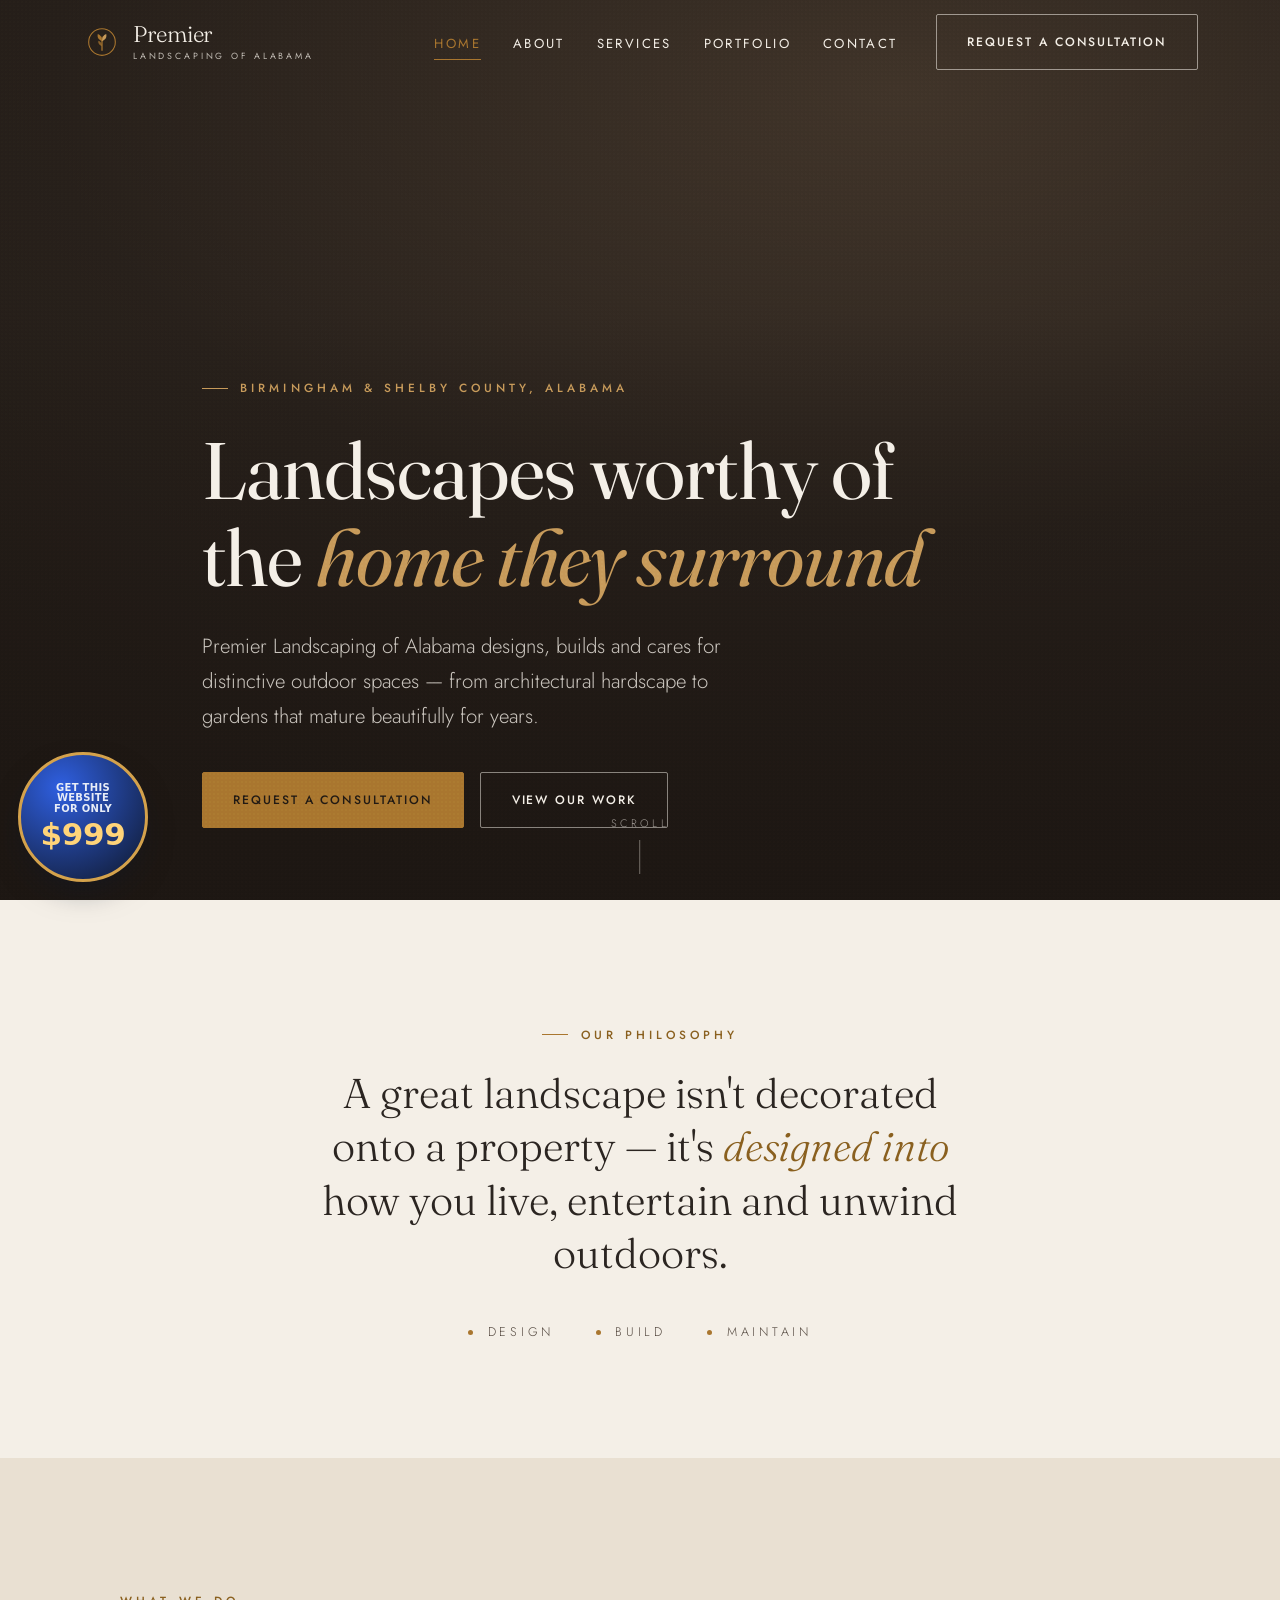
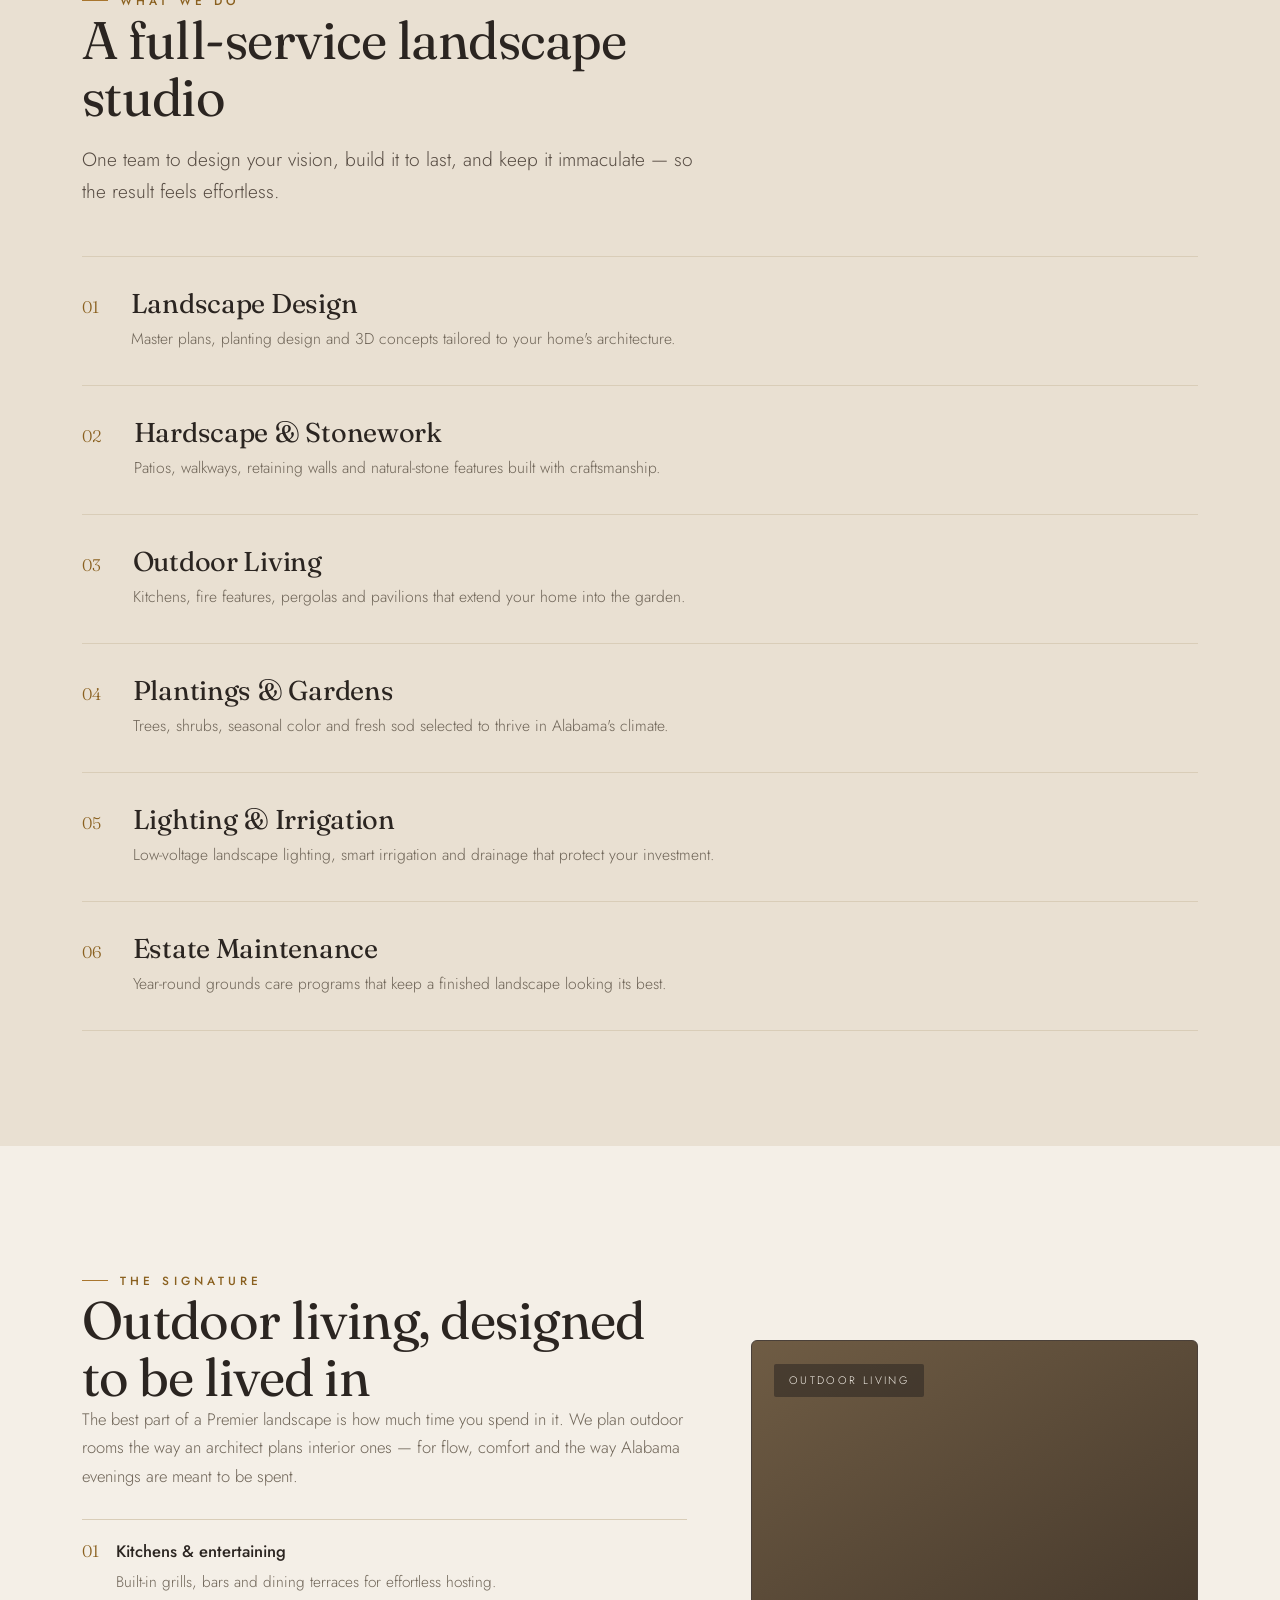
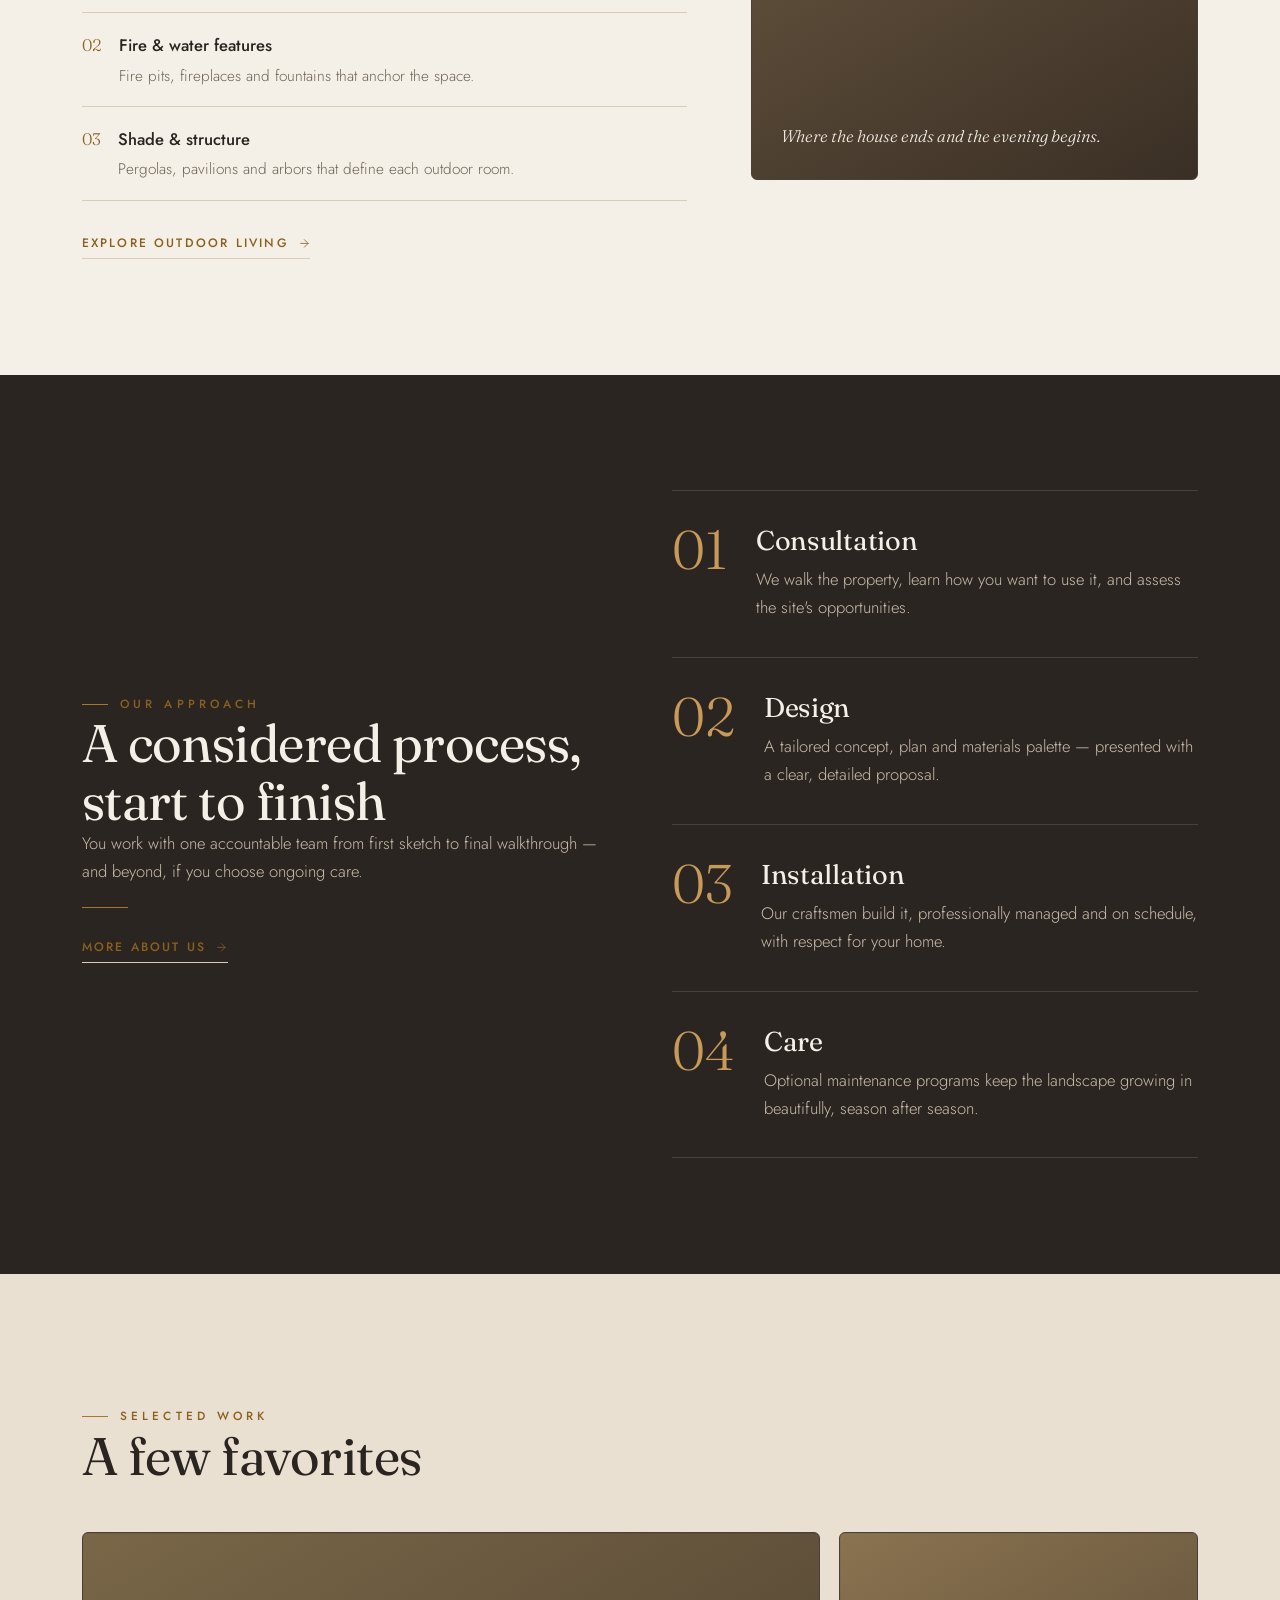
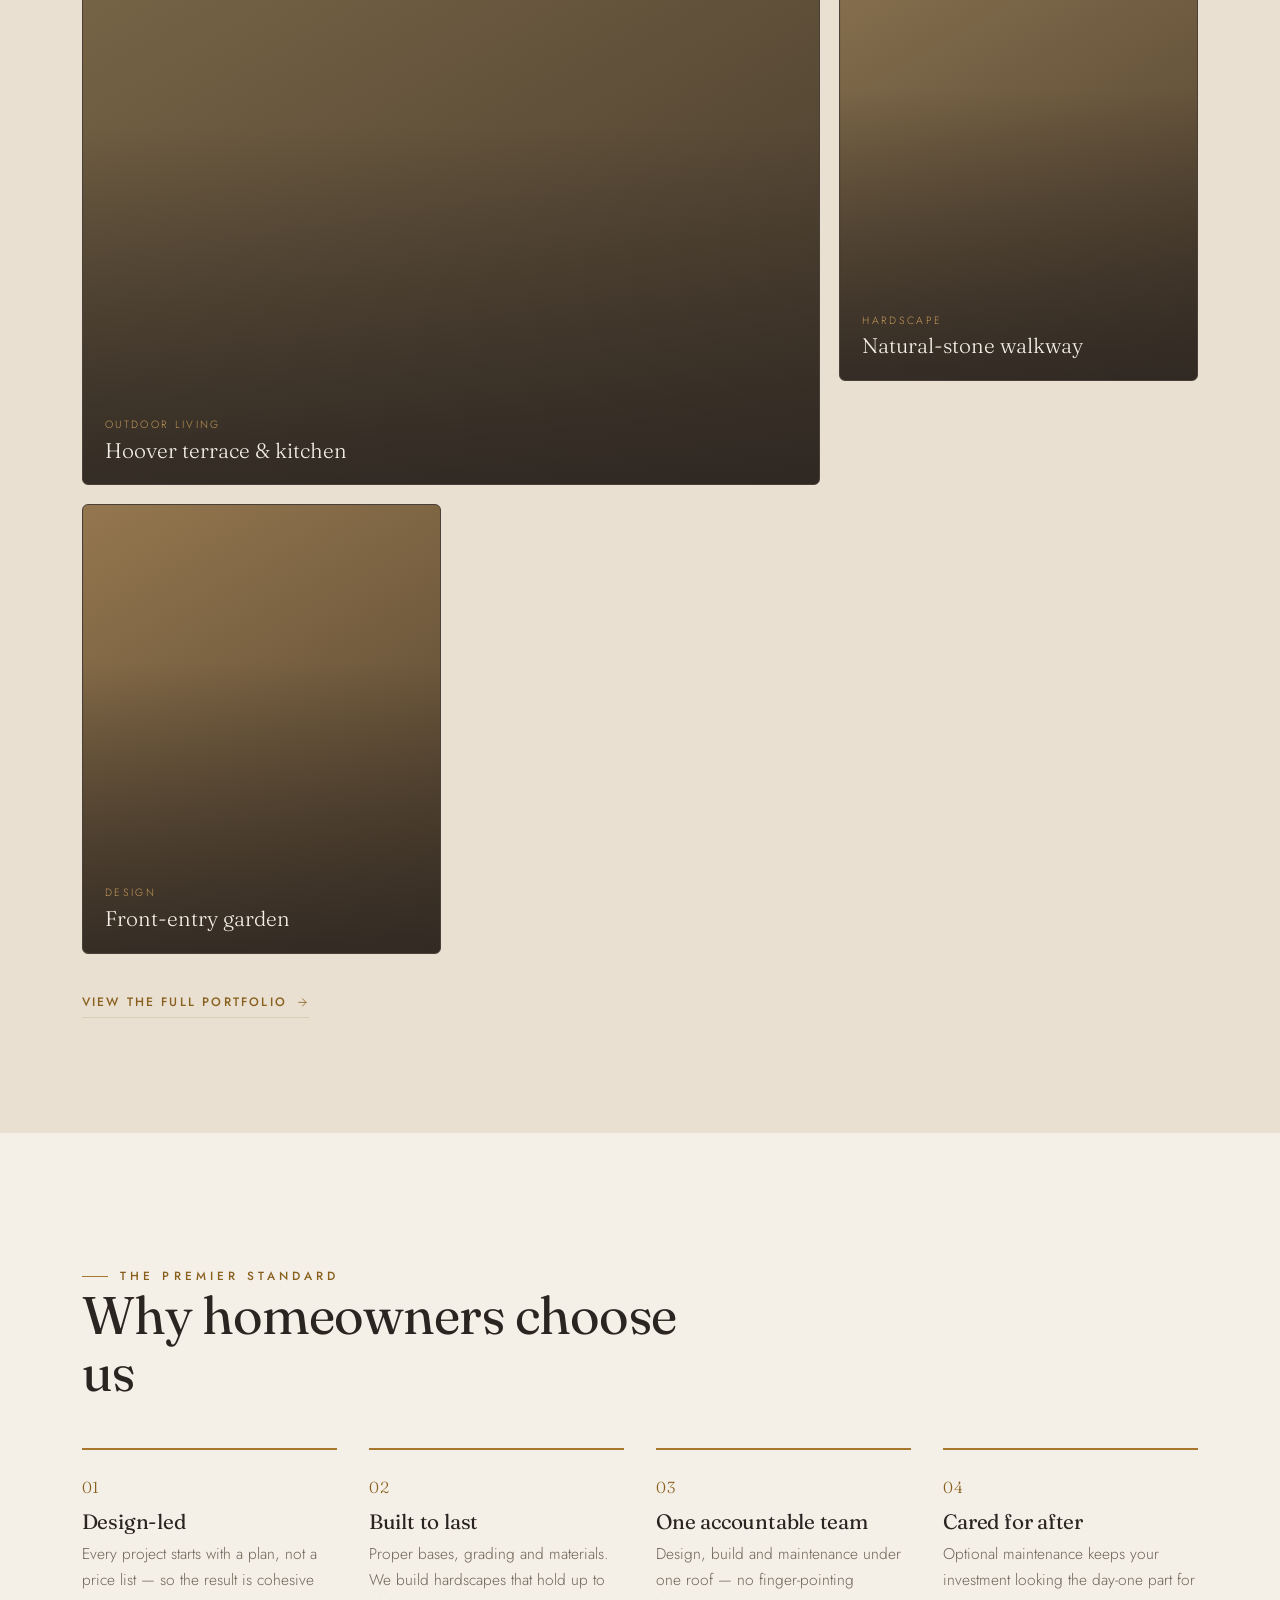
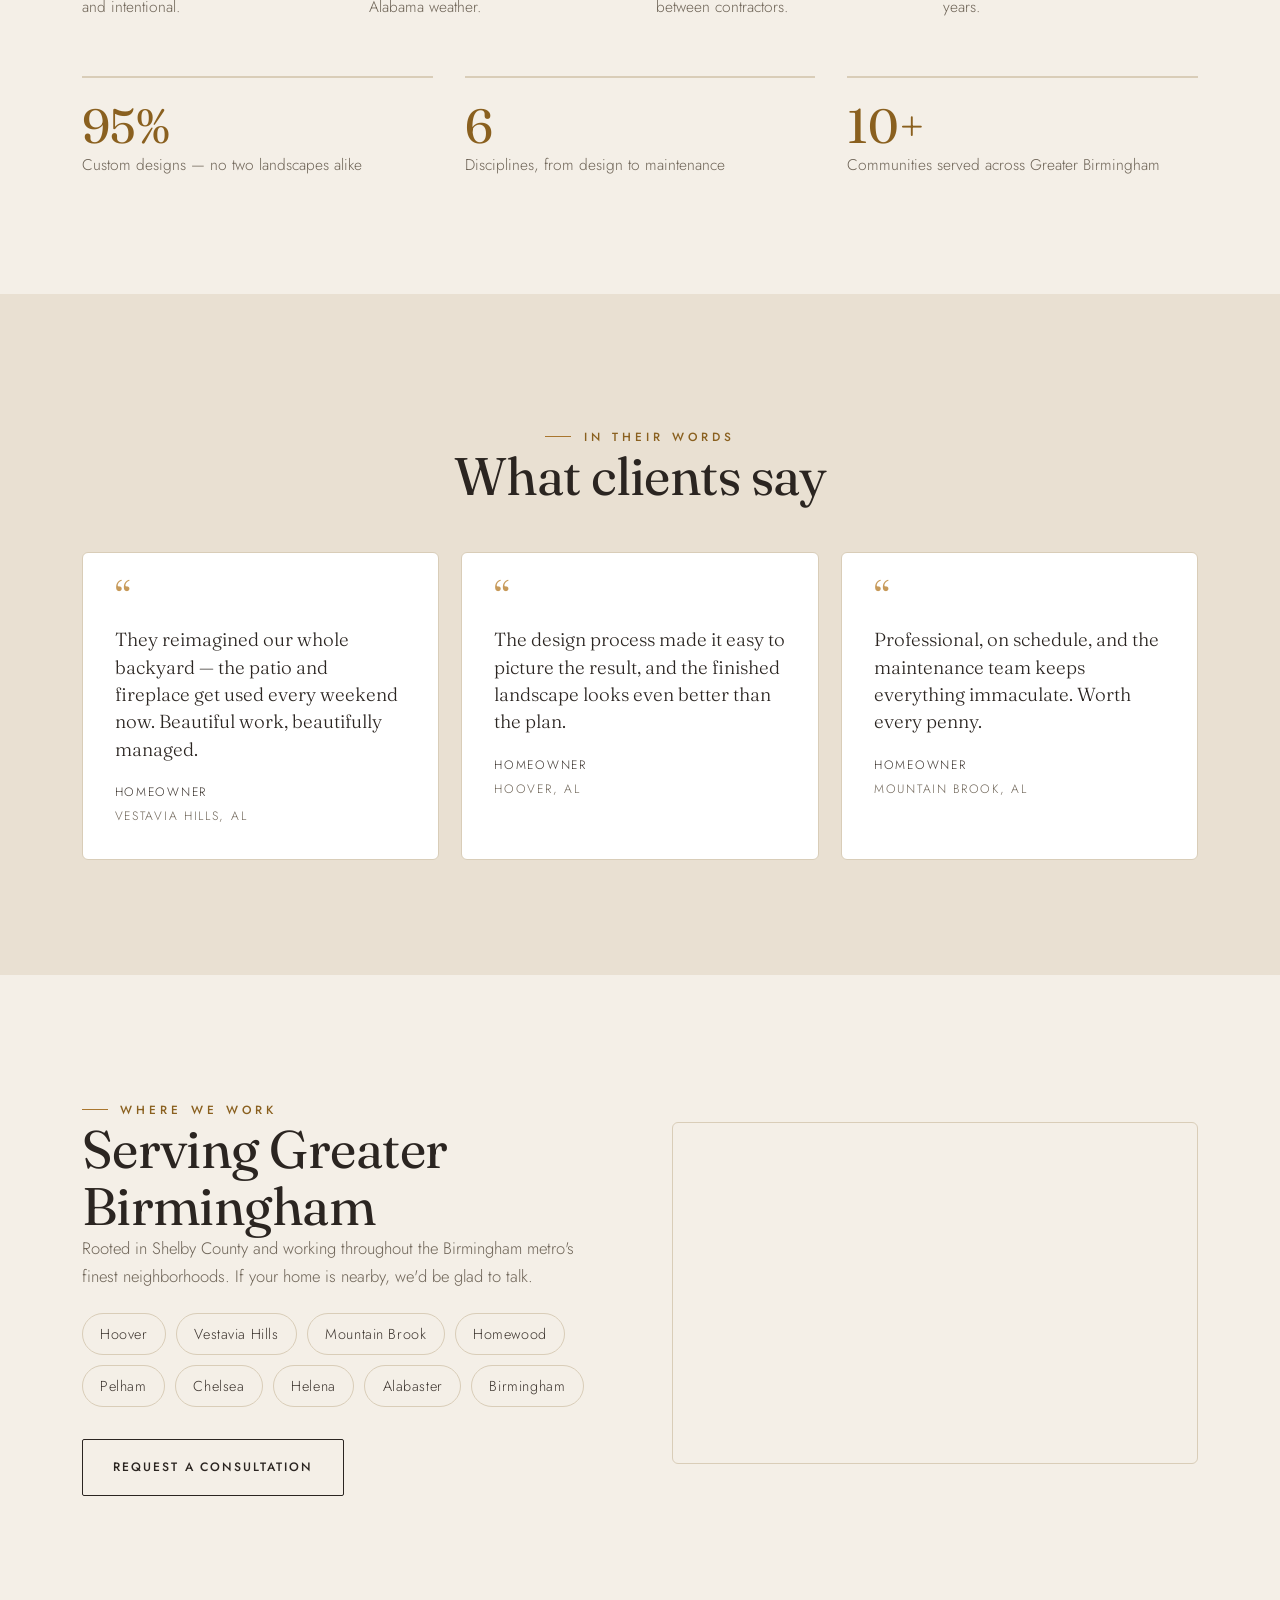
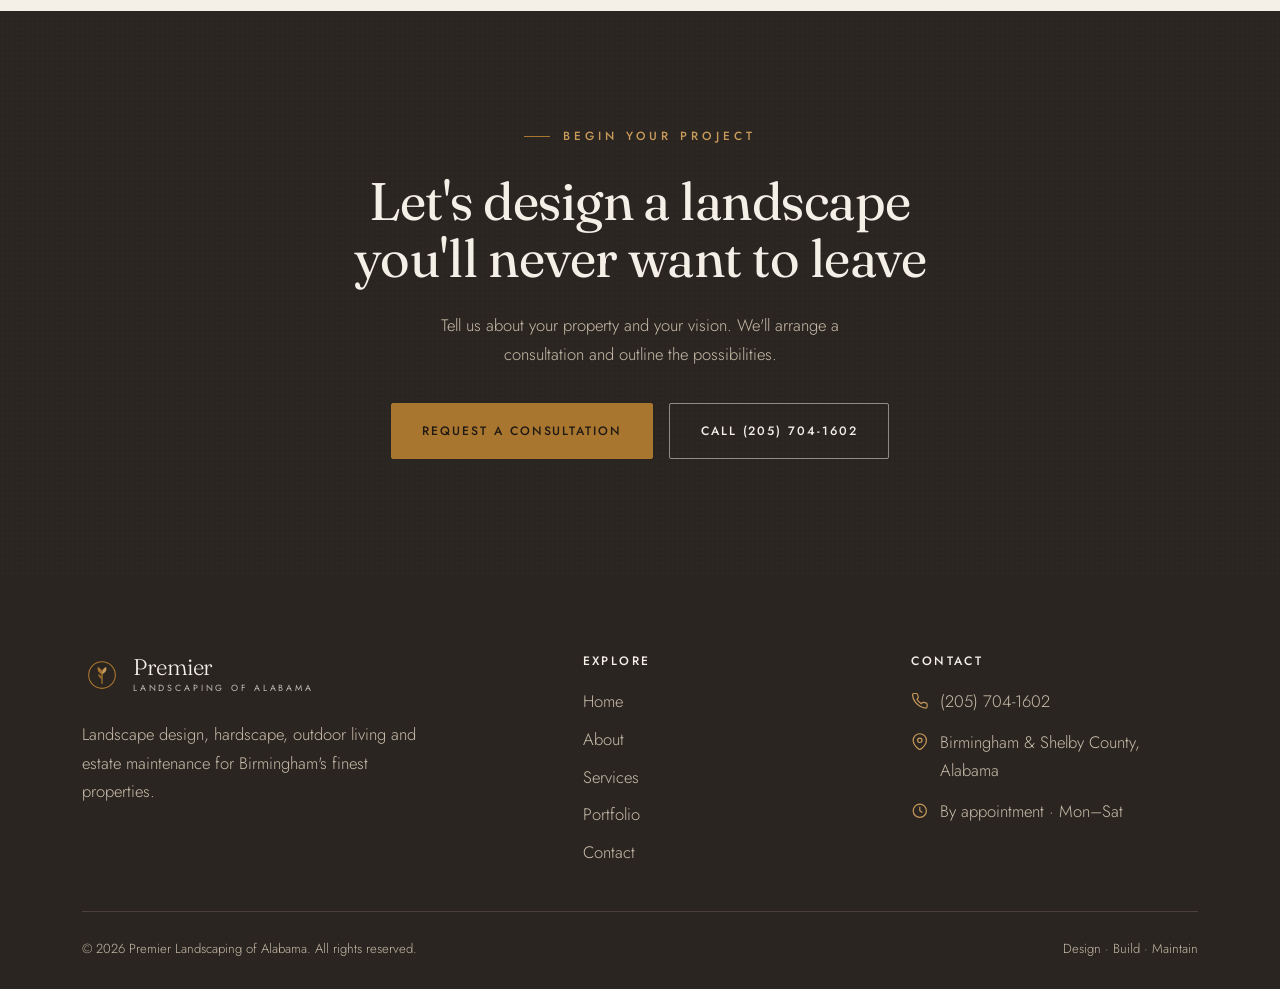
==== commit 203fdd84: "Add floating $999 Aurora upsell button (links to wizard) Co-Authored-By: Claude Opus 4.8 <noreply@an" ====
--- a/index.html
+++ b/index.html
@@ -335,5 +335,20 @@
   </button>
 
   <script src="js/main.js" defer></script>
+
+  <!-- aurora-cta : agency upsell button -->
+  <a class="aurora-cta" href="https://auroraadv.co/?tab=wizard" target="_blank" rel="noopener" aria-label="Get this website for only $999 — built by Aurora">
+    <span class="aurora-cta__top">Get this website<br>for only</span>
+    <span class="aurora-cta__price">$999</span>
+  </a>
+  <style>
+  .aurora-cta{position:fixed;left:18px;bottom:18px;z-index:58;width:130px;height:130px;border-radius:50%;display:flex;flex-direction:column;align-items:center;justify-content:center;text-align:center;gap:3px;padding:8px;background:radial-gradient(circle at 32% 26%,#2f5fe0,#0f172a);color:#fff;text-decoration:none;border:3px solid #d4a24c;box-shadow:0 14px 32px -10px rgba(15,23,42,.55);font-family:system-ui,-apple-system,"Segoe UI",Roboto,sans-serif;line-height:1.08;transition:transform .2s ease,box-shadow .2s ease;}
+  .aurora-cta:hover{transform:translateY(-3px) scale(1.05);box-shadow:0 20px 40px -10px rgba(15,23,42,.6);}
+  .aurora-cta:focus-visible{outline:3px solid #d4a24c;outline-offset:3px;}
+  .aurora-cta__top{font-size:10px;font-weight:700;letter-spacing:.03em;text-transform:uppercase;color:#e8edf7;}
+  .aurora-cta__price{font-size:31px;font-weight:800;color:#ffd479;letter-spacing:-.01em;}
+  @media (max-width:760px){.aurora-cta{width:106px;height:106px;left:12px;bottom:68px;border-width:2px;}.aurora-cta__top{font-size:8.5px;}.aurora-cta__price{font-size:25px;}}
+  @media (prefers-reduced-motion:reduce){.aurora-cta{transition:none;}}
+  </style>
 </body>
 </html>
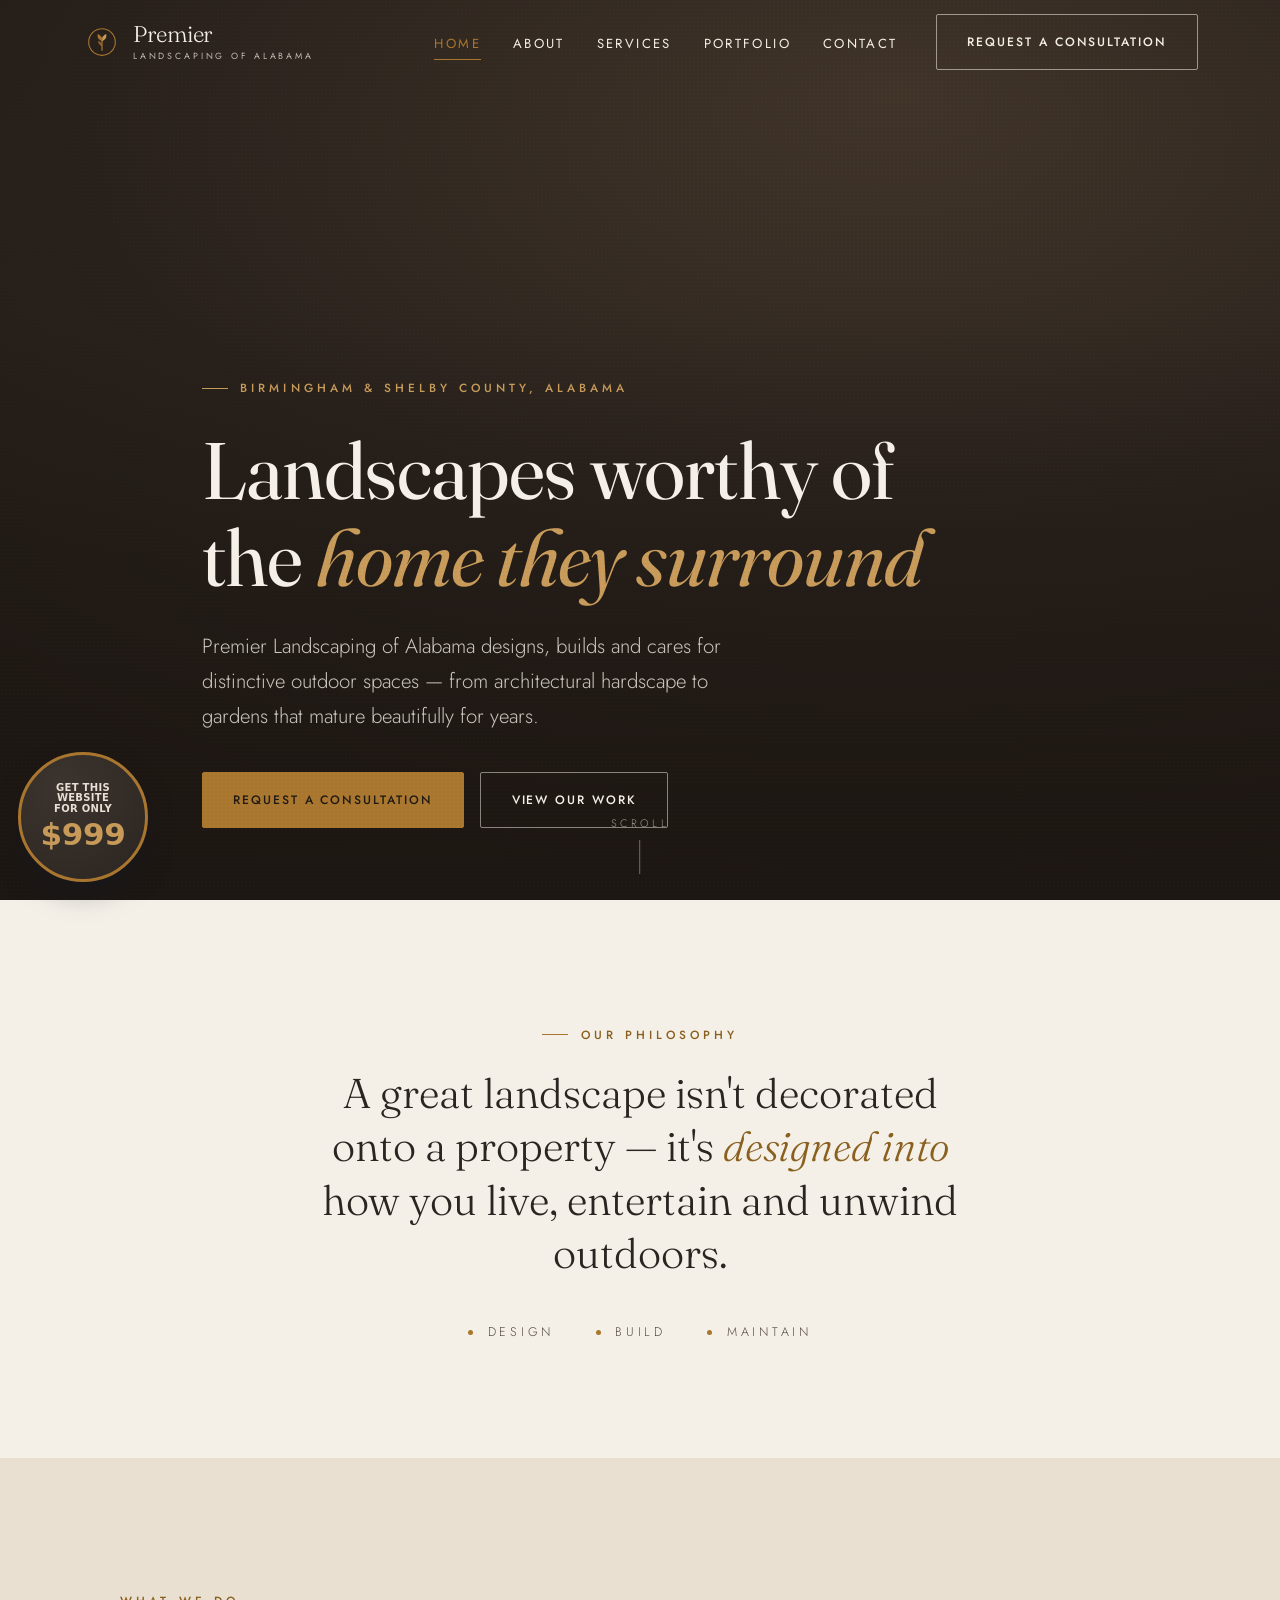
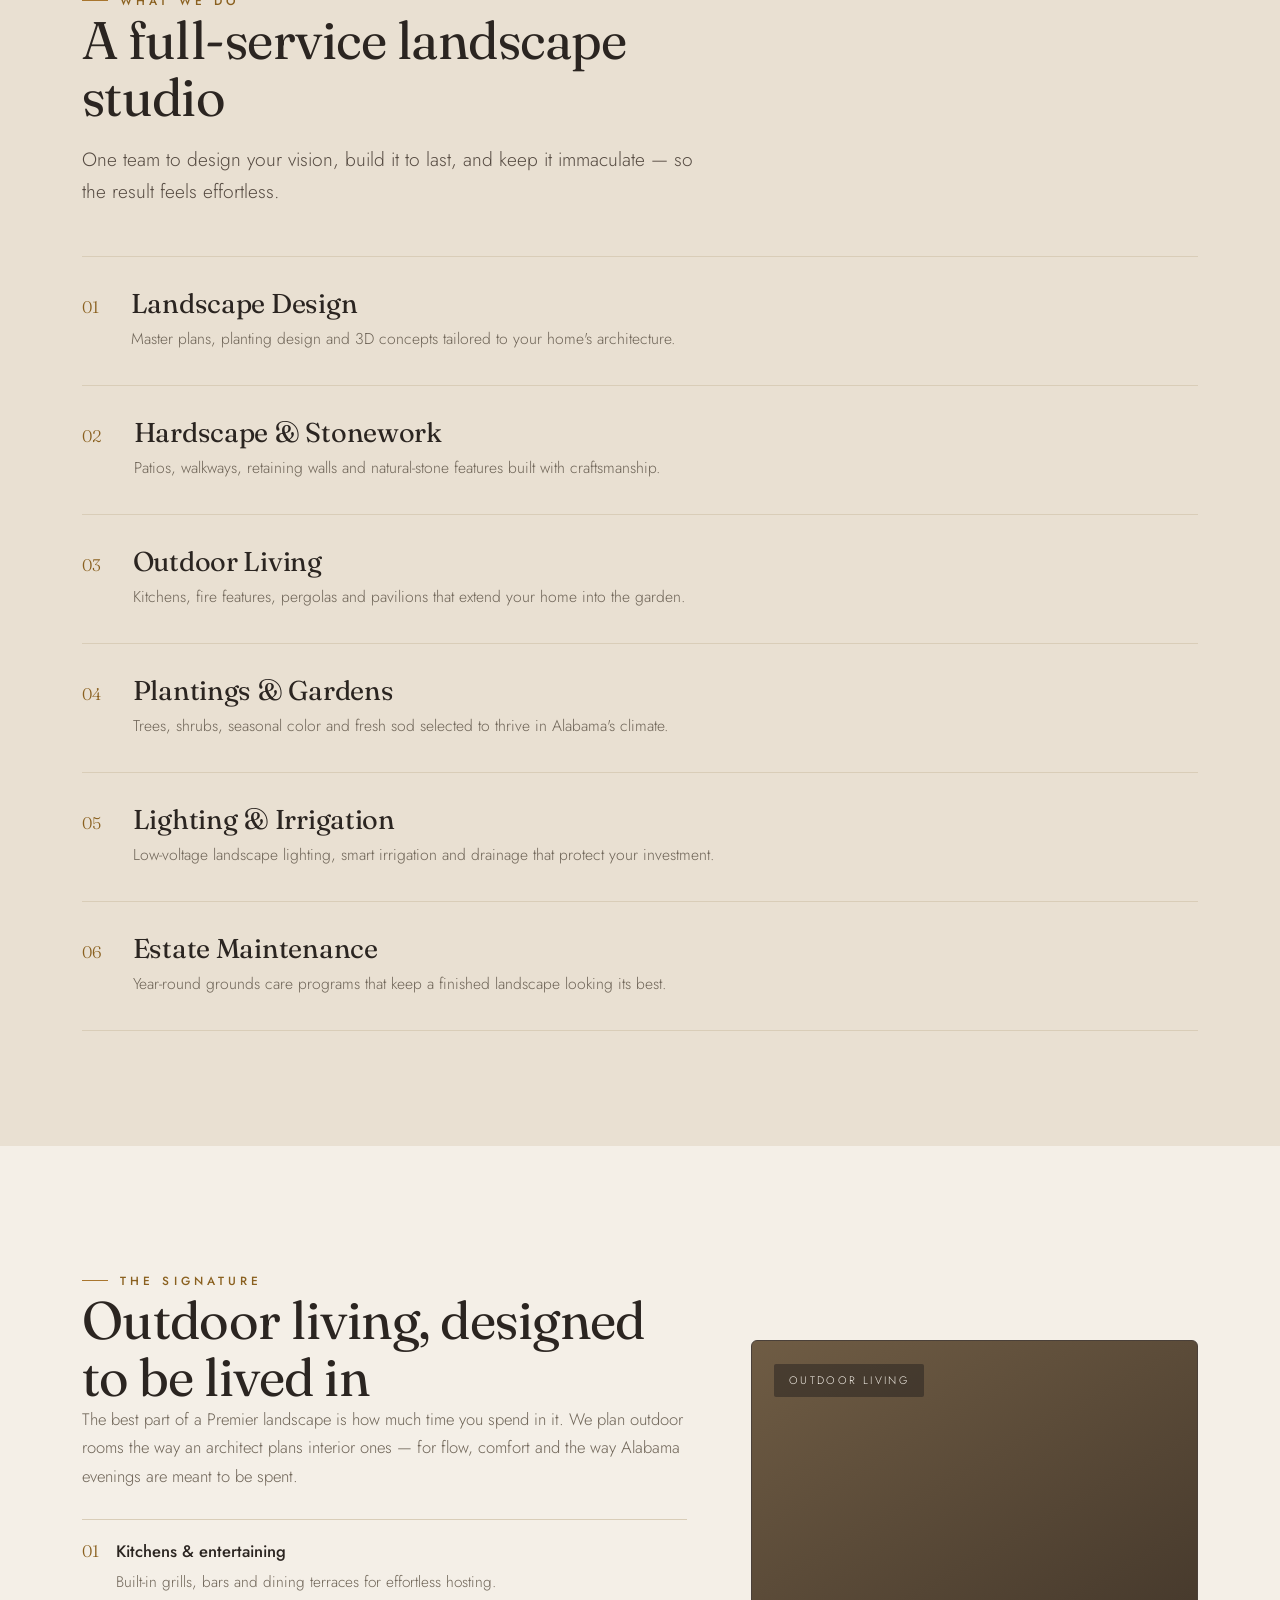
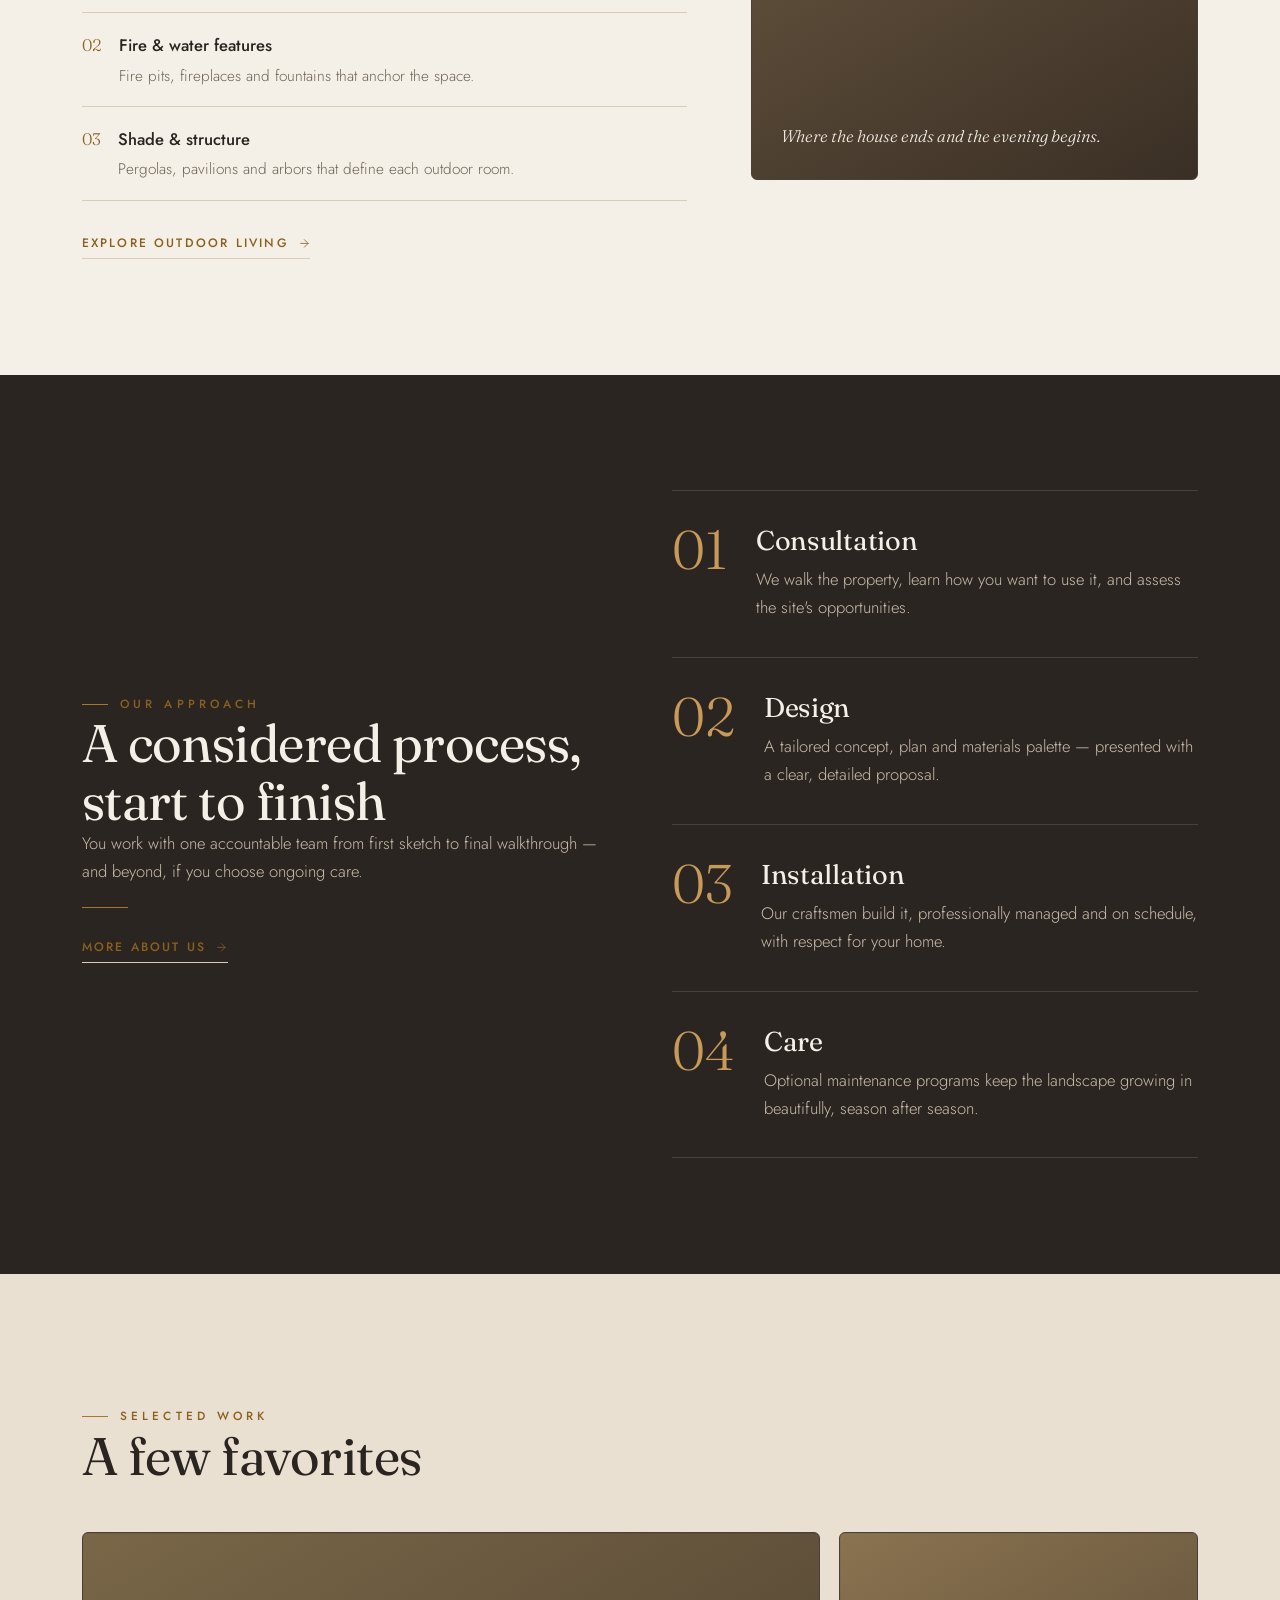
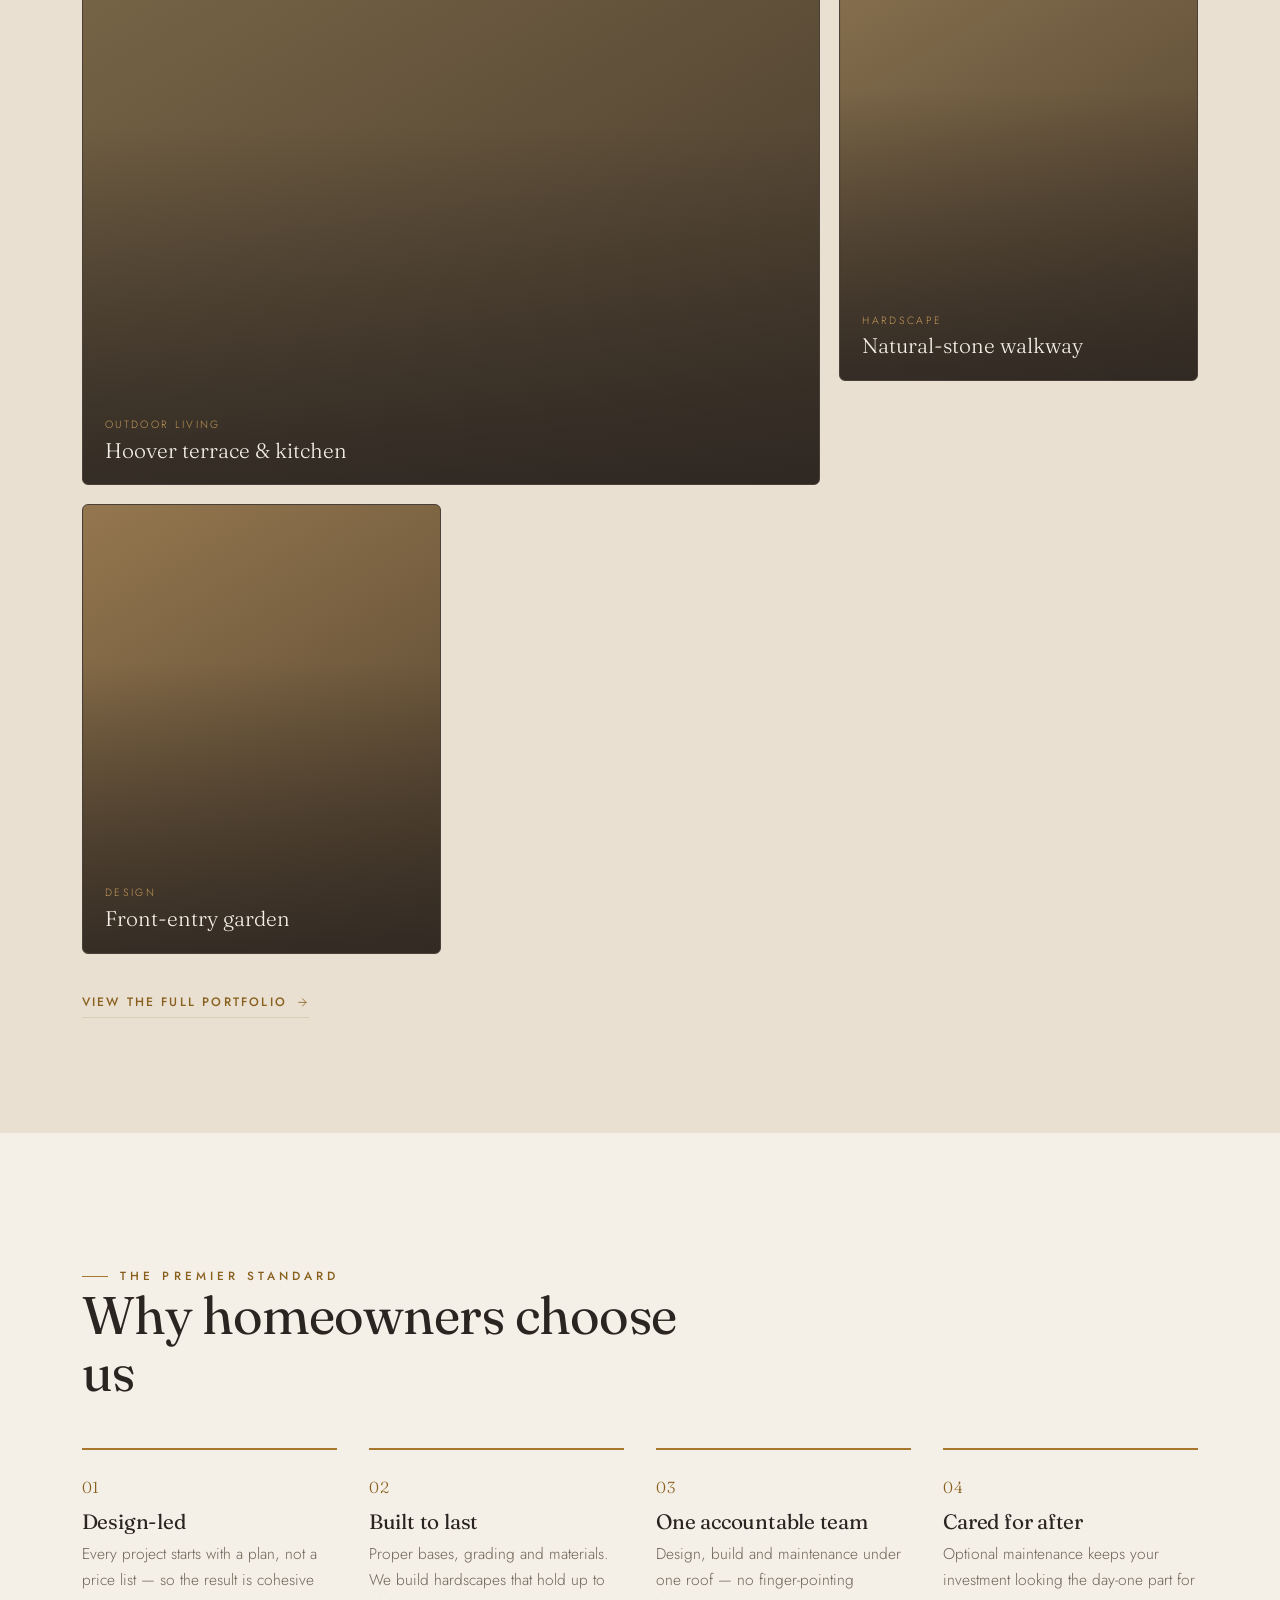
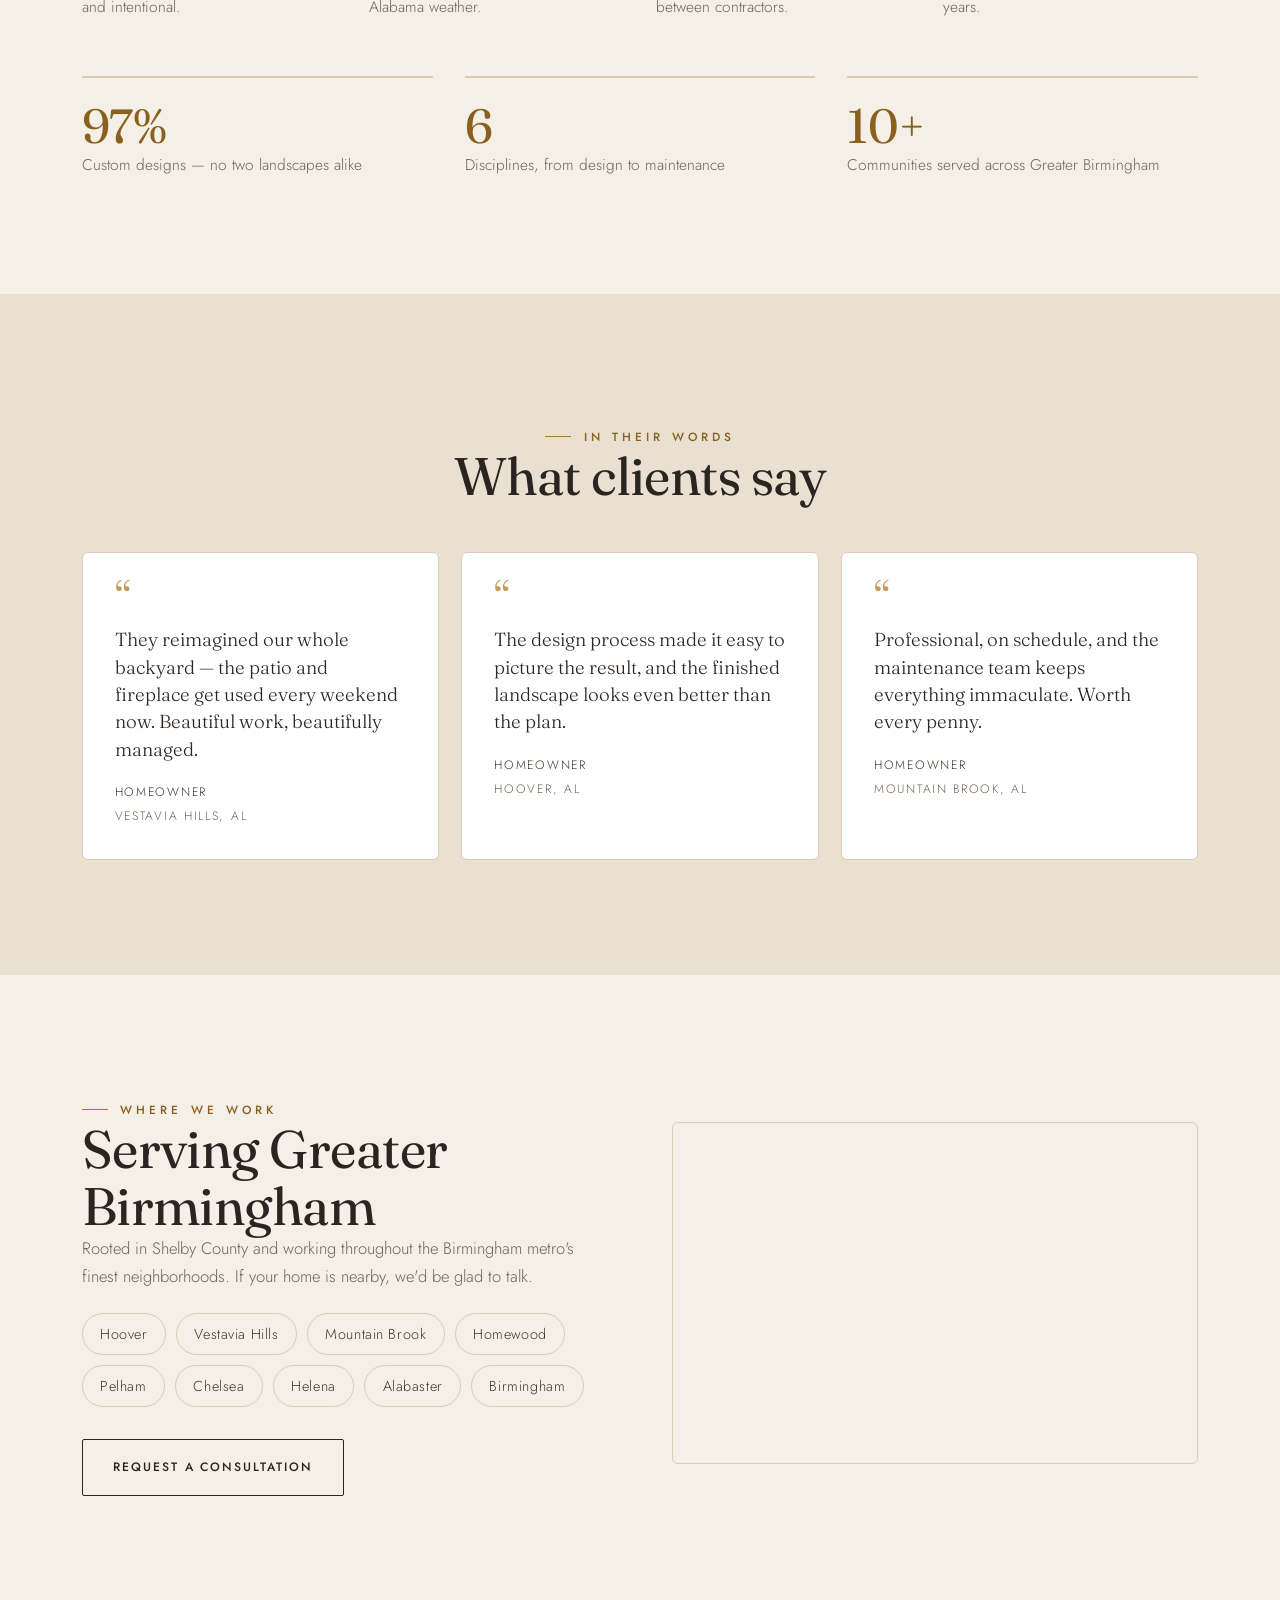
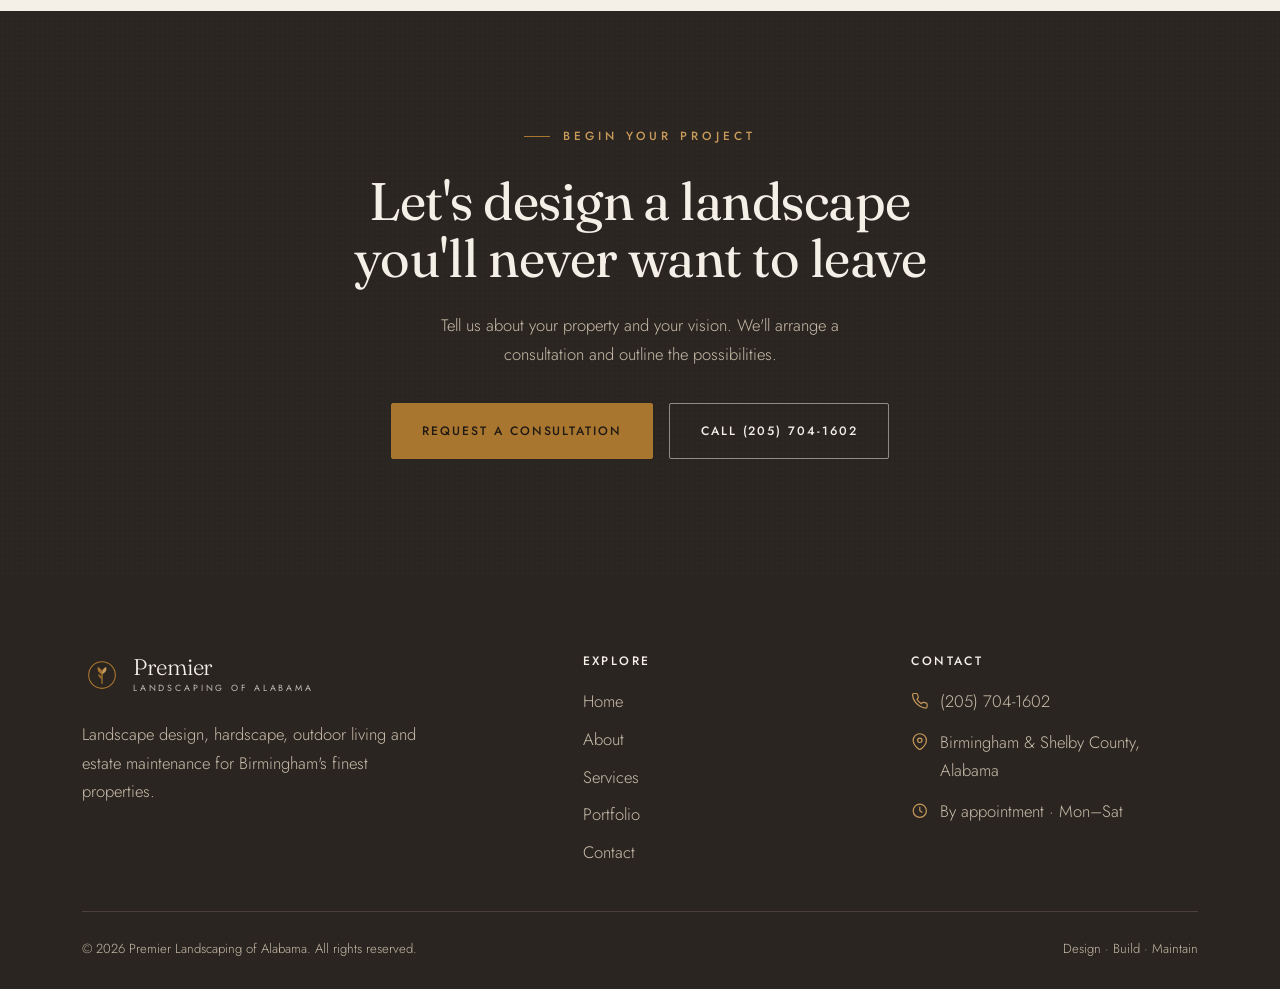
==== commit 662b52e3: "Recolor $999 badge to match site palette Co-Authored-By: Claude Opus 4.8 <noreply@anthropic.com>" ====
--- a/index.html
+++ b/index.html
@@ -342,11 +342,11 @@
     <span class="aurora-cta__price">$999</span>
   </a>
   <style>
-  .aurora-cta{position:fixed;left:18px;bottom:18px;z-index:58;width:130px;height:130px;border-radius:50%;display:flex;flex-direction:column;align-items:center;justify-content:center;text-align:center;gap:3px;padding:8px;background:radial-gradient(circle at 32% 26%,#2f5fe0,#0f172a);color:#fff;text-decoration:none;border:3px solid #d4a24c;box-shadow:0 14px 32px -10px rgba(15,23,42,.55);font-family:system-ui,-apple-system,"Segoe UI",Roboto,sans-serif;line-height:1.08;transition:transform .2s ease,box-shadow .2s ease;}
+  .aurora-cta{position:fixed;left:18px;bottom:18px;z-index:58;width:130px;height:130px;border-radius:50%;display:flex;flex-direction:column;align-items:center;justify-content:center;text-align:center;gap:3px;padding:8px;background:radial-gradient(circle at 32% 26%,#3c342e,#2b2521);color:#fff;text-decoration:none;border:3px solid #a9762f;box-shadow:0 14px 32px -10px rgba(15,23,42,.55);font-family:system-ui,-apple-system,"Segoe UI",Roboto,sans-serif;line-height:1.08;transition:transform .2s ease,box-shadow .2s ease;}
   .aurora-cta:hover{transform:translateY(-3px) scale(1.05);box-shadow:0 20px 40px -10px rgba(15,23,42,.6);}
-  .aurora-cta:focus-visible{outline:3px solid #d4a24c;outline-offset:3px;}
-  .aurora-cta__top{font-size:10px;font-weight:700;letter-spacing:.03em;text-transform:uppercase;color:#e8edf7;}
-  .aurora-cta__price{font-size:31px;font-weight:800;color:#ffd479;letter-spacing:-.01em;}
+  .aurora-cta:focus-visible{outline:3px solid #a9762f;outline-offset:3px;}
+  .aurora-cta__top{font-size:10px;font-weight:700;letter-spacing:.03em;text-transform:uppercase;color:#e8e0d4;}
+  .aurora-cta__price{font-size:31px;font-weight:800;color:#c79a5a;letter-spacing:-.01em;}
   @media (max-width:760px){.aurora-cta{width:106px;height:106px;left:12px;bottom:68px;border-width:2px;}.aurora-cta__top{font-size:8.5px;}.aurora-cta__price{font-size:25px;}}
   @media (prefers-reduced-motion:reduce){.aurora-cta{transition:none;}}
   </style>
